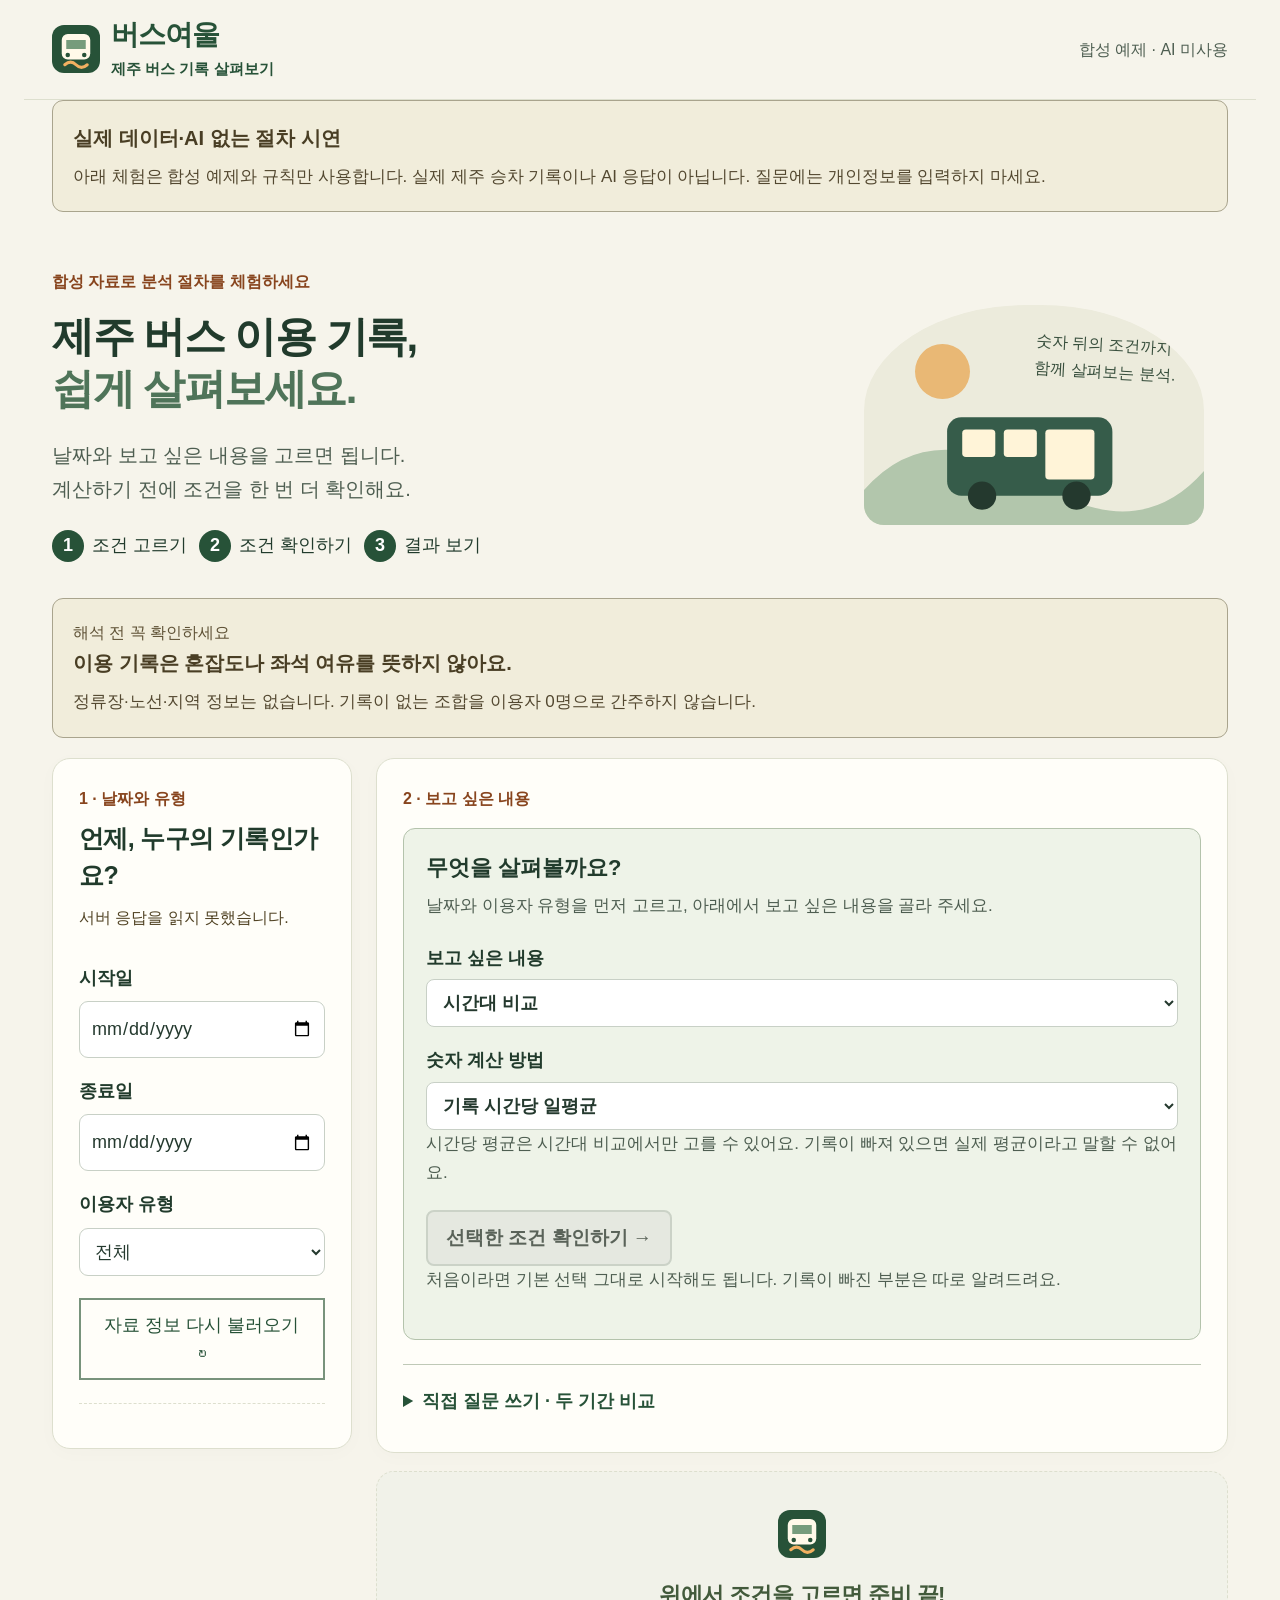
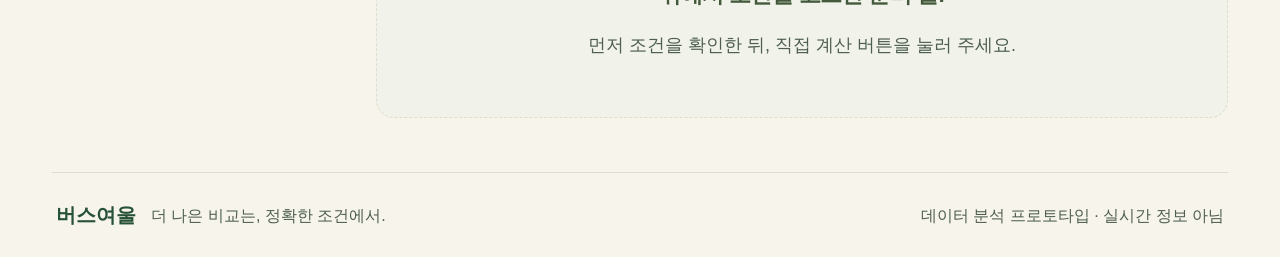
==== web-demo/static/index.html @ 325cef99 "Focus the public interface on verified bus records" ====
<!doctype html><html lang="ko"><head><meta charset="utf-8"><meta name="viewport" content="width=device-width,initial-scale=1"><title>버스여울 | 제주 버스 데이터 분석</title><meta name="description" content="버스여울에서 제주 버스 데이터 분석 절차를 체험하세요. 과거 승차 집계를 근거와 함께 살펴보며 현재 AI는 실행하지 않습니다."><meta property="og:type" content="website"><meta property="og:locale" content="ko_KR"><meta property="og:site_name" content="버스여울"><meta property="og:title" content="버스여울 | 제주 버스 기록을 쉽게"><meta property="og:description" content="조건을 고르고, 확인하고, 결과 보기. 제주 버스 기록의 흐름과 비교 근거 · 현재 AI 미사용"><meta property="og:url" content="https://busyeoul-demo.vercel.app/"><meta property="og:image" content="https://busyeoul-demo.vercel.app/static/social-preview.png"><meta property="og:image:type" content="image/png"><meta property="og:image:width" content="1200"><meta property="og:image:height" content="630"><meta property="og:image:alt" content="버스여울, 제주 버스 이용 기록을 쉽게 살펴보는 웹 체험판"><meta name="twitter:card" content="summary_large_image"><meta name="twitter:title" content="버스여울 | 제주 버스 기록을 쉽게"><meta name="twitter:description" content="제주 버스 기록의 흐름과 비교 근거 · 현재 AI 미사용"><meta name="twitter:image" content="https://busyeoul-demo.vercel.app/static/social-preview.png"><link rel="icon" type="image/svg+xml" href="/static/favicon.svg"><link rel="stylesheet" href="/static/styles.css"></head><body><a class="skip-link" href="#guided-input">분석 조건 선택으로 바로 가기</a>
<header class="topbar"><a class="brand" href="/"><img class="brand-icon" src="/static/favicon.svg" width="48" height="48" alt=""> <span>버스여울<small>제주 버스 기록 살펴보기</small></span></a><span class="local-tag">합성 예제 · AI 미사용</span></header><main><div class="mode-notice" role="note"><strong>실제 데이터·AI 없는 절차 시연</strong><p>아래 체험은 합성 예제와 규칙만 사용합니다. 실제 제주 승차 기록이나 AI 응답이 아닙니다. 질문에는 개인정보를 입력하지 마세요.</p></div>
<section class="hero"><div class="hero-copy"><p class="eyebrow">합성 자료로 분석 절차를 체험하세요</p><h1>제주 버스 이용 기록,<br><span>쉽게 살펴보세요.</span></h1><p class="lede">날짜와 보고 싶은 내용을 고르면 됩니다.<br>계산하기 전에 조건을 한 번 더 확인해요.</p><ol class="start-steps" aria-label="이용 순서"><li><b>1</b> 조건 고르기</li><li><b>2</b> 조건 확인하기</li><li><b>3</b> 결과 보기</li></ol></div><div class="hero-art" aria-hidden="true"><div class="art-sun"></div><svg viewBox="0 0 360 220"><path d="M0 180Q70 100 180 170T360 160V220H0Z" fill="#b2c6ac"/><rect x="88" y="103" width="175" height="83" rx="15" fill="#365c4a"/><rect x="104" y="116" width="35" height="29" rx="4" fill="#fff4d8"/><rect x="148" y="116" width="35" height="29" rx="4" fill="#fff4d8"/><rect x="192" y="116" width="52" height="53" rx="4" fill="#fff4d8"/><circle cx="125" cy="186" r="15" fill="#24392e"/><circle cx="225" cy="186" r="15" fill="#24392e"/></svg><div class="art-note">숫자 뒤의 조건까지<br>함께 살펴보는 분석.</div></div></section>
<div class="mode-notice"><span>해석 전 꼭 확인하세요</span><strong>이용 기록은 혼잡도나 좌석 여유를 뜻하지 않아요.</strong><p>정류장·노선·지역 정보는 없습니다. 기록이 없는 조합을 이용자 0명으로 간주하지 않습니다.</p></div>
<div class="workspace"><aside class="sources-panel panel"><div class="section-kicker">1 · 날짜와 유형</div><h2>언제, 누구의 기록인가요?</h2><div id="catalog-status" role="status">자료 정보를 불러오는 중…</div><form id="filters"><label for="start">시작일</label><input id="start" type="date" required><label for="end">종료일</label><input id="end" type="date" required><label for="user-type">이용자 유형</label><select id="user-type"><option>전체</option></select><p id="type-warning" class="muted" hidden>전체 유형은 미기록 영향으로 실제 평균을 추정하지 않습니다.</p></form><button id="retry" class="text-button" hidden>자료 정보 다시 불러오기 ↻</button><div class="source-footnote"><p id="catalog-detail"></p></div><div id="catalog-warnings"></div></aside>
<section class="main-panel"><form id="question-form" class="question-panel panel"><div class="section-kicker">2 · 보고 싶은 내용</div><section id="guided-input" class="guided-input" aria-labelledby="guided-title"><h3 id="guided-title">무엇을 살펴볼까요?</h3><p class="muted">날짜와 이용자 유형을 먼저 고르고, 아래에서 보고 싶은 내용을 골라 주세요.</p><div class="guided-fields"><label for="guided-goal">보고 싶은 내용<select id="guided-goal"><option value="time">시간대 비교</option><option value="weekday">요일 비교</option><option value="month">월별 비교</option><option value="user_type">이용자 유형 비교</option><option value="summary">선택 범위 전체 요약</option></select></label><label for="guided-metric">숫자 계산 방법<select id="guided-metric"><option value="total">기록 합계</option><option value="daily">기록 일평균</option><option value="hourly" selected>기록 시간당 일평균</option></select></label></div><p id="guided-hint" class="muted" role="status"></p><button id="guided-plan" type="button" class="secondary" disabled>선택한 조건 확인하기 →</button><p class="muted">처음이라면 기본 선택 그대로 시작해도 됩니다. 기록이 빠진 부분은 따로 알려드려요.</p></section><details id="free-question" class="free-question"><summary>직접 질문 쓰기 · 두 기간 비교</summary><p class="muted">정해진 날짜·유형·집계 표현만 지원합니다. 복잡하거나 모호한 조건은 임의로 계산하지 않습니다.</p><label for="question"><h2>어떤 흐름이 궁금한가요?</h2></label><textarea id="question" rows="3" maxlength="500" placeholder="예: 시간대별 버스 이용 기록을 비교해줘"></textarea><div class="example-row"><button type="button" class="example">시간대별 이용 기록을 비교해줘</button><button type="button" class="example">요일별 이용 기록을 보여줘</button><button type="button" class="example">월별 이용 기록을 비교해줘</button><button type="button" class="example">이용자 유형별로 비교해줘</button></div><button type="button" class="example">2024년1월과2월 일반 일평균 비교</button><button type="button" class="example">2024-01-01~2024-01-07과 2024-02-05~2024-02-11 비교</button><p class="muted">처음이라면 1월·2월 예시를 선택하세요. 원지표 비교 조건을 확인한 뒤 결과의 요일 표준화와 수치 주장 검증을 이어갈 수 있습니다.</p><div class="form-bottom"><span>개인정보는 입력하지 마세요.</span><button id="analyze" class="primary" disabled>계획 확인하기 ↗</button></div></details></form><section id="plan-card" class="panel quality-panel" hidden aria-live="polite"><h2>계산할 조건을 확인해 주세요</h2><p class="muted">질문의 날짜·유형이 화면 필터보다 우선 적용될 수 있습니다. 아래 조건을 확인하세요.</p><div id="plan-detail"></div><div class="result-actions"><button id="edit-plan" type="button" class="secondary">조건 바꾸기</button><button id="confirm-plan" type="button" class="primary">맞아요, 이 조건으로 계산하기</button></div></section><div id="error" class="error-box" role="alert" hidden></div><button id="guided-recover" type="button" class="secondary" hidden>조건 선택으로 다시 질문하기</button><section id="loading" class="loading panel" role="status" hidden><div class="spinner"></div><strong>조건에 맞는 기록을 집계하고 있어요.</strong></section><section id="empty" class="empty panel"><div class="empty-icon"><img src="/static/favicon.svg" width="48" height="48" alt=""></div><h2>위에서 조건을 고르면 준비 끝!</h2><p>먼저 조건을 확인한 뒤, 직접 계산 버튼을 눌러 주세요.</p></section>
<section id="results" aria-live="polite" hidden><div class="result-heading"><h2 id="result-title">분석 결과</h2><details class="save-actions"><summary>결과 저장 · 인쇄</summary><div class="result-actions"><button id="download" class="secondary">결과 JSON 저장 ↓</button><button id="csv-download" class="secondary">집계 CSV 저장 ↓</button><button id="print-report" class="secondary">인쇄 보고서</button></div></details></div><div id="summary" class="summary panel"></div><section class="panel chart-panel"><h3>기록 비교</h3><p id="chart-unit" class="muted"></p><div id="chart" tabindex="0" role="region" aria-label="비교 그래프, 좌우 이동 가능"></div></section><div id="warnings" class="warnings"></div><section id="quality" class="panel quality-panel" hidden></section><section id="claim-card" class="panel quality-panel" hidden><h3>이 주장을 데이터로 말해도 될까?</h3><p class="muted">두 기간의 수치 변화만 점검합니다. 자유 문장·혼잡도·정책 효과·고유 인원·인과는 검증하지 않습니다. 지표와 방향을 직접 골라 주세요.</p><div class="guided-fields"><label for="claim-metric">판단할 지표<select id="claim-metric" required><option value="">지표 선택</option><option value="total">관측 총합</option><option value="daily_mean">원래 기간 일평균</option><option value="weekday_standardized">요일 구성 표준화 일평균</option></select></label><label for="claim-direction">기간 B는 기간 A보다<select id="claim-direction" required><option value="">방향 선택</option><option value="increase">증가했다</option><option value="decrease">감소했다</option><option value="equal">같다</option></select></label></div><p id="claim-input-note" class="muted">지표와 방향을 모두 선택해야 확인 계획을 만들 수 있습니다.</p><button id="claim-plan" class="secondary" type="button" disabled>주장 확인 계획 보기</button></section><section id="claim-verification" class="panel quality-panel" hidden aria-live="polite"></section><section id="standardization-card" class="panel quality-panel" hidden><h3>요일 구성만 표준화한 별도 비교</h3><p>날짜는 그대로 두고 월~일의 비중을 각각 1/7로 맞춰 따로 비교합니다. 위 그래프와 자세한 숫자는 원래 기록을 유지합니다.</p><div id="standardization-detail"></div><p class="muted">요일 구성만 맞춘 기술적 비교입니다. 계절·공휴일·행사 등은 통제하지 않으며 인과 효과를 뜻하지 않습니다. 변화율은 기간 A 대비 % 변화이며 %p가 아닙니다.</p><button id="standardization-plan" type="button" class="secondary">원기간 유지·요일 구성 표준화 계획 확인</button></section><section id="repair-card" class="panel quality-panel" hidden><h3>원기간 안의 비교 후보</h3><div id="repair-detail"></div><p class="muted">원래 결과는 그대로 유지됩니다. 후보의 계획을 확인한 뒤 직접 승인해야 새로 분석합니다.</p><button id="repair-plan" class="secondary" type="button">이 후보로 계획 확인</button></section><section id="insights" class="panel quality-panel" hidden></section><section class="panel table-panel"><h3>자세한 숫자</h3><p class="muted">기록률은 있어야 할 기록 중 실제로 있는 기록의 비율입니다. 표가 넓으면 좌우로 밀어 보세요.</p><div class="table-scroll" tabindex="0" role="region" aria-label="상세 집계표, 좌우 이동 가능"><table><caption class="sr-only">기간별 원래 기록 합계와 계산값</caption><thead><tr><th>구분</th><th>합계</th><th>기록 조합</th><th>기대 조합</th><th>기록률</th><th>포함일수</th><th>구간시간(h)</th><th>시간당</th><th>그래프 표시값</th></tr></thead><tbody id="table-body"></tbody></table></div></section><details class="trace panel"><summary>분석 과정과 출처</summary><p id="stats"></p><ol id="steps"></ol><div id="sources"></div></details><p class="result-caution">이 결과로 특정 버스의 혼잡도, 배차, 노선 또는 지역별 이용량을 판단할 수 없습니다.</p></section></section></div><footer><strong>버스여울</strong><span>더 나은 비교는, 정확한 조건에서.</span><small>데이터 분석 프로토타입 · 실시간 정보 아님</small></footer></main><script src="/static/app.js" defer></script></body></html>
---- static/styles.css ----
:root{--ink:#263e31;--green:#385e46;--muted:#72796e;--cream:#f6f4eb;--line:#dddFce;--orange:#bc6537;--white:#fffef9;--shadow:0 4px 20px #263e3105}*{box-sizing:border-box}body{margin:0;background:var(--cream);color:var(--ink);font-family:Pretendard,"Noto Sans KR",-apple-system,BlinkMacSystemFont,"Segoe UI",sans-serif;line-height:1.65}button,textarea{font:inherit}button,a,input,summary{touch-action:manipulation}button{cursor:pointer}button:disabled{opacity:.4;cursor:not-allowed}button:focus-visible,a:focus-visible,textarea:focus-visible,input:focus-visible,summary:focus-visible{outline:3px solid #d18b54;outline-offset:4px}a{color:var(--green)}[hidden]{display:none!important}.topbar{height:96px;max-width:1232px;padding:0 28px;margin:auto;display:flex;align-items:center;justify-content:space-between;border-bottom:1px solid var(--line)}.brand{text-decoration:none;display:flex;align-items:center;gap:11px;color:var(--green);font-weight:800;font-size:23px;letter-spacing:-1px;line-height:1.2}.brand svg{width:41px;height:41px}.brand small{font-size:8px;display:block;letter-spacing:1.6px;font-weight:600;margin-top:5px}.local-tag{font-size:12px;color:#697763;display:flex;gap:7px;align-items:center}.local-tag i{width:6px;height:6px;background:#658566;border-radius:50%}main{max-width:1232px;padding:0 28px;margin:auto}.hero{display:flex;justify-content:space-between;align-items:center;gap:45px;padding:54px 24px 48px}.eyebrow,.section-kicker{font-size:11px;letter-spacing:1px;font-weight:700;color:var(--orange)}.eyebrow{margin:0 0 15px}.hero h1{font-size:46px;line-height:1.25;letter-spacing:-2.5px;margin:0;font-weight:750}.hero h1 span{color:#4f7459}.lede{font-size:15px;color:#697060;margin:22px 0}.principles{display:flex;gap:8px;flex-wrap:wrap}.principles span{font-size:10px;border:1px solid #d7dac9;border-radius:50px;padding:5px 11px;color:#5e6b57}.hero-art{width:340px;height:220px;background:#ecebdc;border-radius:48% 48% 20px 20px;position:relative;overflow:hidden;flex-shrink:0;margin-right:24px}.hero-art svg{position:absolute;bottom:-3px;width:100%;height:auto}.art-sun{position:absolute;width:55px;height:55px;background:#e9b875;left:51px;top:39px;border-radius:50%}.art-note{position:absolute;right:28px;top:26px;font-size:12px;line-height:1.7;color:#65725b;transform:rotate(3deg)}.workspace{display:grid;grid-template-columns:290px minmax(0,1fr);gap:22px;align-items:start}.panel{background:var(--white);border:1px solid var(--line);border-radius:18px;box-shadow:var(--shadow)}.sources-panel{padding:25px 22px}.section-kicker{margin-bottom:8px;font-size:10px}h2{font-size:19px;letter-spacing:-.6px;line-height:1.5;margin:0 0 10px}p.muted{font-size:12px;line-height:1.8;color:var(--muted);margin:0 0 22px}.catalog-status{font-size:11px;color:#73826a;margin:15px 0}.datasets{display:flex;flex-direction:column;gap:9px}.dataset{border:1px solid #e3e5d9;border-radius:11px;padding:13px 12px;display:grid;grid-template-columns:18px 1fr;gap:9px;background:#fff;transition:.15s}.dataset:has(input:checked){background:#f1f5eb;border-color:#8da081}.dataset input{accent-color:var(--green);margin:4px 0;width:15px;height:15px}.dataset-title{display:block;font-weight:650;font-size:12px;line-height:1.6;overflow-wrap:anywhere}.dataset-meta{font-size:10px;color:#7c8277;display:block;margin:5px 0}.dataset a{font-size:10px;text-underline-offset:3px}.source-footnote{display:flex;gap:8px;margin-top:23px;padding-top:18px;border-top:1px dashed var(--line);font-size:10px;color:#7d8476}.source-footnote p{margin:0}.info-icon{border:1px solid #a7b09c;width:14px;height:14px;border-radius:50%;text-align:center;font:10px Georgia;margin-top:3px}.text-button{font-size:12px;border:0;background:none;color:var(--green);padding:10px 0}.question-panel{padding:26px}.question-panel label{display:block}textarea{width:100%;resize:vertical;min-height:109px;max-height:320px;background:#f9faf4;border:1px solid #dce0d0;border-radius:11px;padding:15px 16px;font-size:14px;line-height:1.8;color:var(--ink);margin-top:6px}textarea::placeholder{color:#969e8d}.example-row{display:flex;flex-wrap:wrap;gap:7px;margin-top:10px}.example{font-size:10px;padding:6px 11px;border-radius:30px;border:1px solid #e1e4d8;background:#fffef9;color:#77806e}.example:hover{color:var(--green);border-color:#a8b599}.form-bottom{display:flex;align-items:center;justify-content:space-between;gap:12px;margin-top:22px}.form-bottom>span{font-size:10px;color:#8b9184}.primary{border:0;border-radius:10px;background:var(--green);color:#fff;padding:13px 19px;font-size:12px;font-weight:700;white-space:nowrap}.primary:hover:not(:disabled){background:#294b35}.primary span{margin-left:20px;font-size:16px}.secondary{border:1px solid #cbd3c0;background:#fffef9;color:var(--green);font-size:11px;border-radius:8px;padding:9px 12px}.empty{margin-top:18px;text-align:center;padding:38px 18px;background:#f1f2e9;border-style:dashed;box-shadow:none}.empty-icon{font-size:30px;color:#a7b29b;line-height:1;margin-bottom:20px}.empty h2{font-size:15px;color:#75826a}.empty p{font-size:12px;color:#929a87;line-height:1.8}.empty-checks{display:flex;justify-content:center;gap:25px;color:#99a18f;font-size:10px;margin-top:18px}.empty-checks span:before{content:'✓';margin-right:5px}.error-box{margin:16px 0;padding:16px 20px;border:1px solid #e3b29b;background:#fff0e7;color:#944923;border-radius:12px;font-size:13px}.loading{margin-top:18px;display:flex;gap:17px;align-items:center;padding:28px}.loading strong{font-size:13px}.loading p{font-size:11px;color:var(--muted);margin:4px 0 0}.spinner{border:2px solid #dde2d3;border-top-color:var(--green);border-radius:50%;width:26px;height:26px;animation:spin 1s linear infinite;flex-shrink:0}@keyframes spin{to{transform:rotate(360deg)}}.results{margin-top:28px}.result-heading{display:flex;justify-content:space-between;align-items:center;margin-bottom:16px}.result-heading h2{margin:0;font-size:22px}.result-heading .section-kicker{margin-bottom:3px}.summary{padding:23px 25px;background:#eaf0e3;border-color:#cdd7c1}.summary h3{margin:0 0 8px;font-size:16px}.summary p{font-size:13px;margin:0;white-space:pre-wrap;overflow-wrap:anywhere}.summary .answer-detail{border-top:1px solid #d2dcca;margin-top:15px;padding-top:15px}.warning{background:#f7ecdb;border-left:3px solid #ce965c;color:#8d6b3e;padding:12px 16px;margin-top:10px;font-size:12px;border-radius:0 9px 9px 0}.findings{display:grid;gap:12px;margin-top:15px}.finding{padding:21px}.finding-head{display:flex;justify-content:space-between;align-items:flex-start;gap:15px}.finding h3{font-size:15px;margin:0 0 7px}.badge{font-size:9px;border-radius:50px;padding:3px 8px;white-space:nowrap;background:#eee9dc;color:#8a754e}.badge.confirmed{background:#e3ecd9;color:#55713f}.badge.caution{background:#f6e1d6;color:#ac623b}.finding>p{font-size:12px;color:#707967;margin:6px 0 14px;white-space:pre-wrap}details summary{cursor:pointer;font-size:11px;color:#6f7f63}details[open] summary{margin-bottom:12px}.evidence-list{margin-top:10px;display:flex;flex-direction:column;gap:8px}.evidence{background:#f5f6ef;border-radius:8px;padding:12px;font-size:11px;border-left:2px solid #b8c6ac}.evidence .citation{font-size:9px;color:#8a927f;display:block;margin-bottom:5px}.evidence dt{font-weight:700;color:#627354}.evidence dl,.evidence dd{margin:0}.evidence dd{white-space:pre-wrap;overflow-wrap:anywhere;color:#66705e}.trace{margin-top:16px;padding:19px 21px}.trace summary{font-weight:650}.trace summary span{float:right;color:#8b9480;font-size:9px;font-weight:400}.trace ol{padding-left:19px;margin:0}.trace li{padding:7px 0;font-size:11px;color:#78836f}.trace li strong{color:#506745;font-weight:600}.trace li p{margin:2px 0;color:#909884;overflow-wrap:anywhere}.result-caution{font-size:10px;color:#969c8d;line-height:1.8;margin:17px 5px 0}footer{display:flex;gap:15px;align-items:center;border-top:1px solid var(--line);padding:25px 4px;margin-top:54px;font-size:11px;color:#89917e}footer strong{color:#6d7c61;font-size:13px}footer small{margin-left:auto;font-size:10px}@media(max-width:850px){.hero-art{width:270px;height:200px;margin:0}.hero{gap:20px;padding:40px 0}.hero h1{font-size:38px}.workspace{grid-template-columns:240px minmax(0,1fr);gap:15px}.question-panel{padding:22px}.form-bottom{align-items:flex-start;flex-direction:column}.primary{align-self:flex-end}.sources-panel{padding:22px 18px}.hero .lede{font-size:13px}}@media(max-width:650px){.topbar{height:77px;padding:0 20px}main{padding:0 16px}.brand{font-size:20px}.brand svg{width:35px;height:35px}.local-tag{font-size:10px}.hero{padding:30px 6px;gap:0}.hero h1{font-size:34px;letter-spacing:-1.8px}.hero-art{display:none}.eyebrow{font-size:10px}.lede{margin:16px 0}.principles span{font-size:9px}.workspace{grid-template-columns:1fr}.sources-panel{padding:21px}.sources-panel h2{font-size:17px}.datasets{display:grid;grid-template-columns:1fr 1fr;gap:8px;max-height:300px;overflow:auto}.source-footnote{margin-top:15px;padding-top:12px}.source-footnote br{display:none}.question-panel{padding:22px 20px}h2{font-size:18px}textarea{font-size:13px}.form-bottom{flex-direction:row;align-items:center}.form-bottom>span{max-width:130px;font-size:9px}.primary{font-size:11px;padding:12px 14px}.primary span{margin-left:10px}.empty{padding:30px 15px}.result-heading h2{font-size:19px}.summary{padding:20px}.finding{padding:18px}.result-heading{gap:10px}footer{margin-top:35px;flex-wrap:wrap;gap:7px 12px}footer small{width:100%;margin-left:0}}@media(prefers-reduced-motion:reduce){*{animation:none!important;transition:none!important}}

.mode-notice{display:flex;align-items:center;flex-wrap:wrap;gap:5px 12px;border:1px solid #dad6c3;background:#edeade;border-radius:11px;padding:12px 18px;margin-bottom:20px;font-size:11px}.mode-notice>span{font-size:9px;color:#8c8068}.mode-notice strong{font-weight:600;color:#776348}.mode-notice p{margin:0;color:#8d806a;font-size:10px}.source-warning{display:block;color:#a66f3e;font-size:9px;margin-top:5px}
#filters{display:grid;gap:8px;margin:22px 0}#filters label{font-size:13px;font-weight:700;margin-top:10px}#filters input,#filters select{font:inherit;width:100%;padding:11px;border:1px solid #c8d0c6;border-radius:9px;background:#fff;color:#24392e;min-width:0}#catalog-status{line-height:1.6;font-size:14px}.chart-panel,.table-panel{padding:24px;margin:16px 0}.chart-panel h3,.table-panel h3{margin-top:0}#chart svg{display:block;width:100%;height:auto}.table-scroll{overflow:auto}table{border-collapse:collapse;width:100%;font-size:13px;white-space:nowrap}th,td{text-align:right;padding:12px 10px;border-bottom:1px solid #e2e5dd}th:first-child,td:first-child{text-align:left}th{color:#365c4a;background:#f4f5ef}.brand{font-size:22px}.brand small{font-size:9px}#summary{white-space:pre-line}#catalog-warnings{font-size:12px;color:#805522}#sources{overflow-wrap:anywhere}@media(max-width:650px){.brand{font-size:16px}.local-tag{font-size:10px}.chart-panel,.table-panel{padding:16px}.result-heading{align-items:flex-start;gap:10px}.result-heading h2{font-size:21px}.secondary{font-size:11px}}
.result-actions{display:flex;flex-wrap:wrap;gap:6px;justify-content:flex-end}.quality-panel{padding:22px;margin:16px 0}.quality-panel h3{margin-top:0}@media print{body{background:white;color:#111}.topbar,.hero,.mode-notice,.sources-panel,#question-form,#empty,#loading,#error,button,footer{display:none!important}main{max-width:none;margin:0;padding:0}.workspace{display:block}.main-panel{width:100%}.panel{box-shadow:none;border:1px solid #ccc}.result-actions{display:none}.chart-panel,.quality-panel,.summary{break-inside:avoid}.table-scroll{overflow:visible}table{font-size:10px;white-space:normal}td,th{padding:6px 4px}details.trace>*{display:block!important}details.trace{content-visibility:visible}#results{display:block!important}.result-heading{margin-top:0}#chart svg{max-height:500px}.warnings{color:#333}a{color:#111}#sources{font-size:11px;overflow-wrap:anywhere}}
#plan-detail{line-height:1.65;overflow-wrap:anywhere}#plan-card{border-color:#8aab8c;background:#f6f8ef}#plan-card .result-actions{margin-top:18px}@media print{#plan-card{display:none!important}}
.guided-input{padding:18px;background:#f4f6ed;border:1px solid #dbe1d2;border-radius:12px;margin:12px 0 24px}.guided-input h3{margin:0 0 8px}.guided-input p{font-size:13px;line-height:1.65}.guided-fields{display:grid;grid-template-columns:1fr 1fr;gap:12px}.guided-fields label{font-size:13px;font-weight:700}.guided-fields select{display:block;width:100%;min-width:0;padding:11px;margin-top:6px;font:inherit;color:#24392e;border:1px solid #c8d0c6;border-radius:8px;background:white}#guided-recover{margin:8px 0 18px}@media(max-width:650px){.guided-fields{grid-template-columns:1fr}}@media print{#guided-recover{display:none!important}}
#claim-verification pre{white-space:pre-wrap;overflow-wrap:anywhere;font-size:12px}#claim-card .guided-fields{margin:15px 0}
/* Large-type, keyboard-first presentation. Does not change analytical rules. */
:root{--ink:#213b2c;--green:#275238;--muted:#4e5e51;--orange:#88451e}html{font-size:18px;scroll-padding-top:24px}body{font-size:18px;line-height:1.7}.muted,.lede,.source-footnote,.source-footnote p{color:#4e5e51!important}.skip-link{position:absolute;left:16px;top:-100px;background:#213b2c;color:white;padding:14px 20px;z-index:10}.skip-link:focus{top:10px}.sr-only{position:absolute;width:1px;height:1px;overflow:hidden;clip-path:inset(50%)}button,input,select,textarea,summary{font-size:18px!important}button,input,select{min-height:48px}button{padding:12px 18px!important;line-height:1.5;white-space:normal}button:disabled{opacity:1;background:#e5e8e0!important;color:#5a6359!important;border-color:#cbd2c7!important}button:focus-visible,a:focus-visible,input:focus-visible,textarea:focus-visible,select:focus-visible,summary:focus-visible,[tabindex]:focus-visible{outline:3px solid #a64d15;outline-offset:4px}summary{min-height:48px;padding:10px 0;line-height:1.6;color:#275238!important;font-weight:700}.topbar{min-height:96px;height:auto;padding-top:18px;padding-bottom:18px;gap:16px}.brand{font-size:28px}.brand small{font-size:15px;letter-spacing:0;line-height:1.6}.local-tag{font-size:16px;color:#4e5e51}.hero{padding:36px 0;gap:24px}.hero h1{font-size:42px;letter-spacing:-1.5px}.hero .lede{font-size:20px}.eyebrow,.section-kicker{font-size:16px;color:#88451e;letter-spacing:0}.art-note{font-size:16px;color:#384f3d}.start-steps{display:flex;flex-wrap:wrap;gap:12px;list-style:none;padding:0;margin:24px 0 0}.start-steps li{font-size:18px;display:flex;align-items:center;gap:8px}.start-steps b{display:inline-flex;width:32px;height:32px;align-items:center;justify-content:center;background:#275238;color:white;border-radius:50%}.mode-notice{font-size:18px;padding:20px;display:block;border-color:#a9a48d;background:#f1eddb}.mode-notice>span{font-size:16px;color:#5e5135;display:block}.mode-notice strong{font-size:20px;color:#493e24;display:block}.mode-notice p{font-size:17px;color:#534830;margin-top:8px}.workspace{grid-template-columns:300px minmax(0,1fr);gap:24px;align-items:start}h2,.sources-panel h2{font-size:25px;line-height:1.5}h3{font-size:22px;line-height:1.5}.sources-panel,.question-panel{padding:26px}#filters label,.guided-fields label{font-size:18px}#catalog-status,#catalog-detail,#catalog-warnings{font-size:16px;color:#514324}.source-footnote p{font-size:16px}.guided-input{padding:22px;margin:16px 0 24px;background:#eef3e8;border-color:#b4c3ac}.guided-input p{font-size:17px}.guided-fields{grid-template-columns:1fr;gap:18px}.guided-fields select{padding:12px;font-size:18px}.primary,#guided-plan{background:#275238;color:#fff;border:2px solid #275238;font-weight:700;font-size:19px!important}.secondary,.example,.text-button{background:#fffef9;color:#275238;border:2px solid #78937c;font-size:18px}.example-row{gap:12px}.free-question{border-top:1px solid #bfc9b7;padding-top:12px}.free-question h2{font-size:21px}.free-question p{font-size:17px}.form-bottom>span{font-size:16px;max-width:none}.form-bottom{gap:16px;flex-wrap:wrap}.empty h2{font-size:22px;color:#425a3b}.empty p{font-size:18px;color:#4e5e51}.empty-icon{color:#55734c}.loading strong,.error-box{font-size:18px}.error-box{color:#793411;background:#fff1e6;border-color:#bb7549}.result-heading{align-items:start;flex-wrap:wrap}.result-heading h2{font-size:28px}.save-actions{min-width:200px}.save-actions .result-actions{padding:8px 0;justify-content:flex-start}.summary{font-size:20px;background:#eaf0e3;color:#213b2c}.warnings p{font-size:17px;color:#65451d;padding:12px 16px;background:#fff3dc;border-left:4px solid #9d631b;border-radius:6px}.quality-panel p,.quality-panel li{font-size:18px}.quality-panel{padding:24px}.quality-panel dl{display:grid;grid-template-columns:1fr auto;gap:10px 18px}.quality-panel dd{margin:0;font-weight:700;font-size:22px}.quality-panel dt{font-size:18px}#chart{overflow-x:auto}#chart svg{min-width:600px}.table-scroll{border:1px solid #c3cbbd;border-radius:8px}table{font-size:17px}th,td{padding:13px 12px}.trace summary{font-size:18px}.trace li,.trace p,#sources,#sources small{font-size:16px;color:#435442}.trace{padding:22px}.result-caution{font-size:17px;color:#534830;border:1px solid #b8ad8e;background:#f5f0df;padding:16px;border-radius:9px}footer,footer small{font-size:16px;color:#4e5e51}footer strong{font-size:20px;color:#275238}
@media(max-width:1000px){.workspace{grid-template-columns:1fr}.sources-panel{position:static}#filters{grid-template-columns:1fr 1fr;align-items:center}#filters label{margin:0}.hero-art{width:240px}.hero h1{font-size:36px}}
@media(max-width:650px){html,body{font-size:18px}.topbar{padding:18px 16px;flex-wrap:wrap}.brand{font-size:26px}.brand small{font-size:14px}.local-tag{font-size:16px}.hero h1{font-size:32px;letter-spacing:-1px}.hero .lede{font-size:19px}.hero{padding:28px 0}.eyebrow{font-size:16px}main{padding:0 14px}.sources-panel,.question-panel,.quality-panel,.chart-panel,.table-panel{padding:20px 16px}.guided-input{padding:18px 14px}.start-steps{display:grid;gap:10px}.mode-notice{padding:18px}.mode-notice p{font-size:17px}.form-bottom{display:grid;width:100%}.form-bottom>span{font-size:16px;max-width:none}.primary,#guided-plan{width:100%;font-size:18px!important}.result-actions{display:grid;width:100%;justify-content:stretch}.result-heading h2{font-size:26px}.quality-panel dl{grid-template-columns:1fr}.quality-panel dd{margin-bottom:12px}.guided-fields{grid-template-columns:1fr}#filters{display:flex;flex-direction:column;align-items:stretch;gap:10px}#filters label{margin-top:10px}.free-question .example{width:100%;text-align:left}.example-row{display:grid}.result-caution{font-size:17px}.hero-art{display:none}.trace{padding:18px}footer small{font-size:16px}}
@media print{body{font-size:12pt}#chart svg{min-width:0}.save-actions,.skip-link{display:none!important}.workspace{display:block}.quality-panel p,.quality-panel li{font-size:11pt}table{font-size:9pt}.result-caution{font-size:11pt}.warnings p{font-size:11pt}.trace li,.trace p,#sources,#sources small{font-size:10pt}}
/* Keep supporting text readable and contain intrinsic chart/table widths on zoom. */
p.muted{font-size:17px;line-height:1.7}.workspace>.main-panel,.workspace>.sources-panel{min-width:0;max-width:100%}.main-panel>*,.sources-panel>*{max-width:100%}#chart,.table-scroll{min-width:0;max-width:100%}.guided-fields>label{min-width:0}.guided-fields select{max-width:100%}@media(max-width:1000px){.workspace{grid-template-columns:minmax(0,1fr)}}@media print{p.muted{font-size:11pt}}

.brand img.brand-icon,.empty-icon img{width:48px;height:48px;flex-shrink:0;display:block}.empty-icon img{margin-inline:auto}
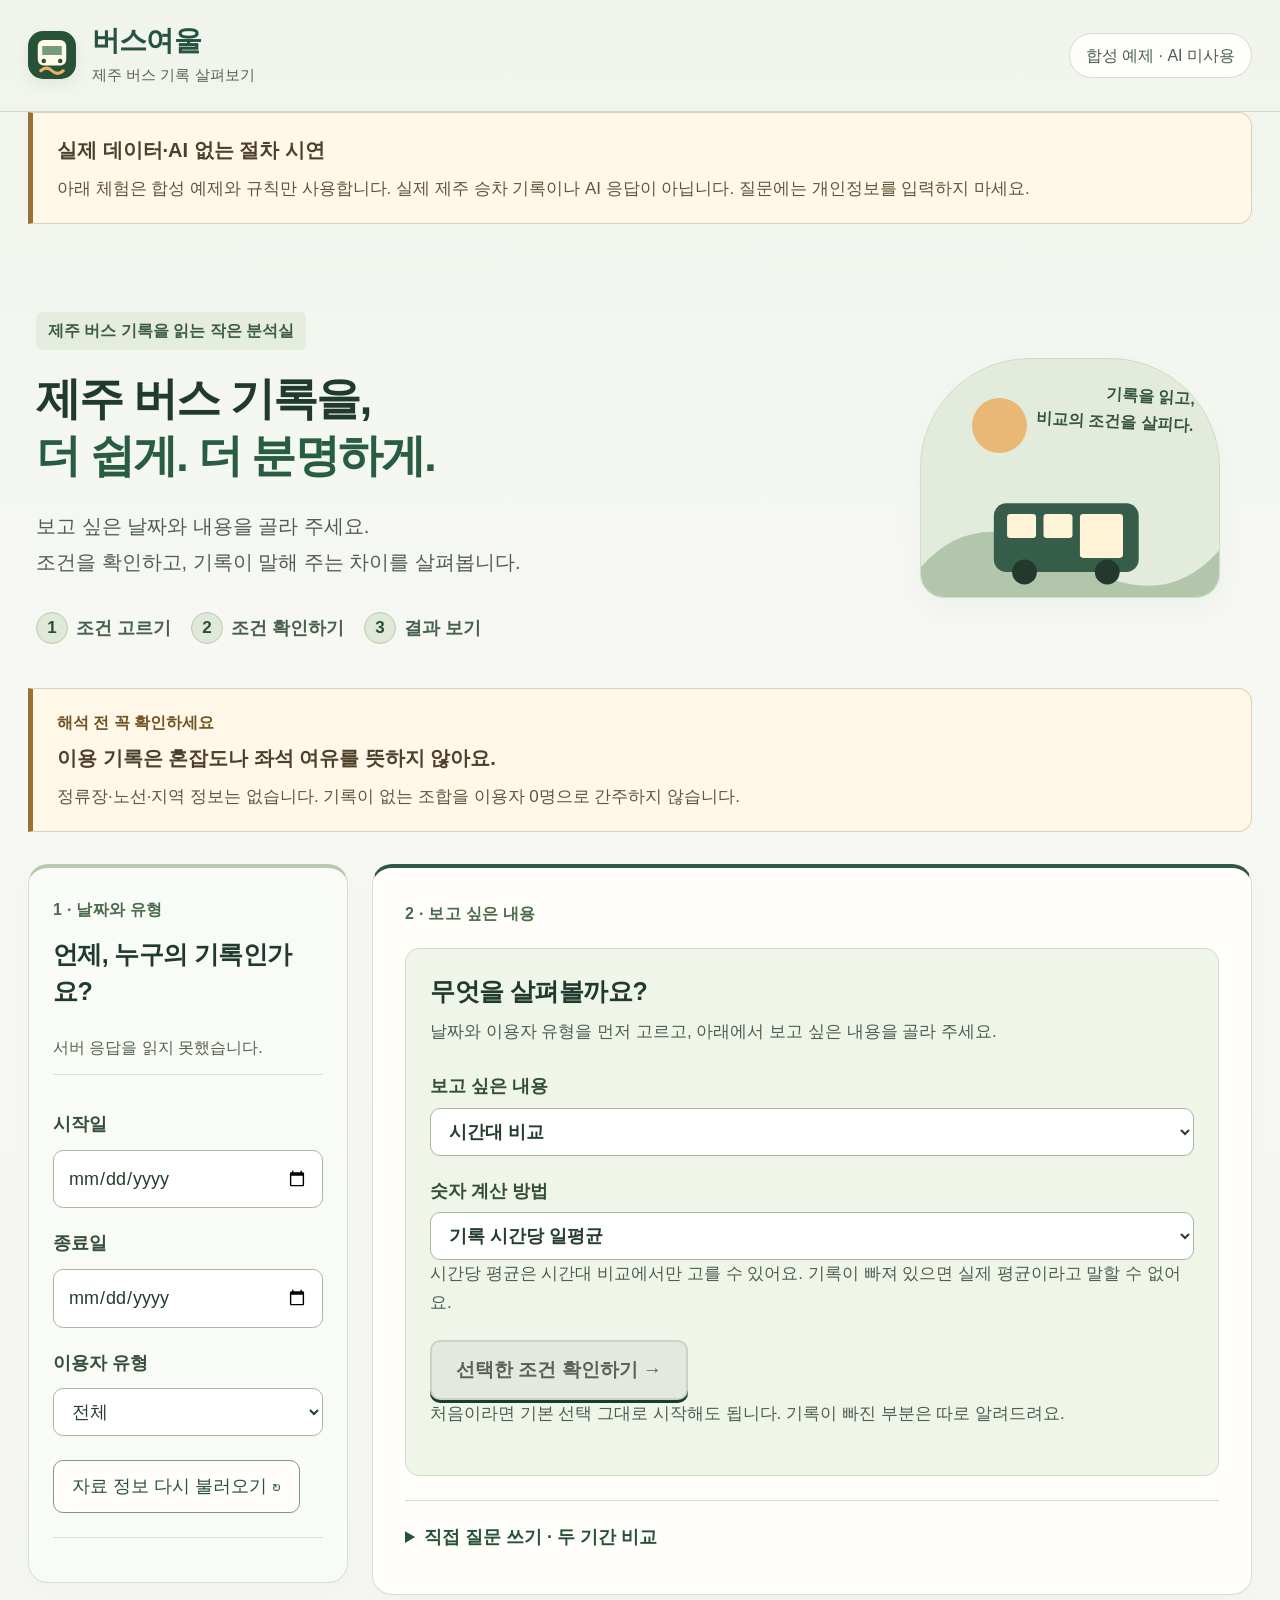
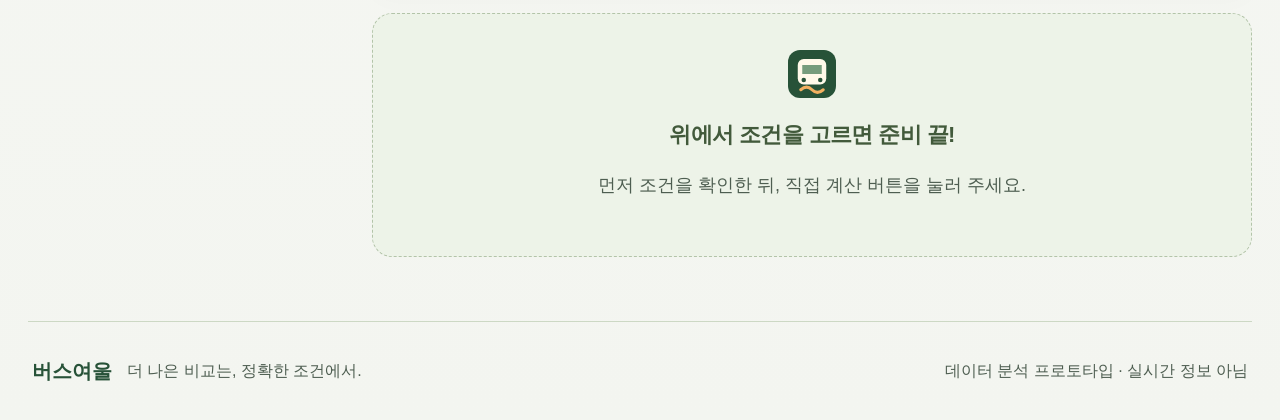
==== commit d234730c: "Refine visual hierarchy and prepare durable request quotas" ====
--- a/web-demo/static/index.html
+++ b/web-demo/static/index.html
@@ -1,6 +1,7 @@
 <!doctype html><html lang="ko"><head><meta charset="utf-8"><meta name="viewport" content="width=device-width,initial-scale=1"><title>버스여울 | 제주 버스 데이터 분석</title><meta name="description" content="버스여울에서 제주 버스 데이터 분석 절차를 체험하세요. 과거 승차 집계를 근거와 함께 살펴보며 현재 AI는 실행하지 않습니다."><meta property="og:type" content="website"><meta property="og:locale" content="ko_KR"><meta property="og:site_name" content="버스여울"><meta property="og:title" content="버스여울 | 제주 버스 기록을 쉽게"><meta property="og:description" content="조건을 고르고, 확인하고, 결과 보기. 제주 버스 기록의 흐름과 비교 근거 · 현재 AI 미사용"><meta property="og:url" content="https://busyeoul-demo.vercel.app/"><meta property="og:image" content="https://busyeoul-demo.vercel.app/static/social-preview.png"><meta property="og:image:type" content="image/png"><meta property="og:image:width" content="1200"><meta property="og:image:height" content="630"><meta property="og:image:alt" content="버스여울, 제주 버스 이용 기록을 쉽게 살펴보는 웹 체험판"><meta name="twitter:card" content="summary_large_image"><meta name="twitter:title" content="버스여울 | 제주 버스 기록을 쉽게"><meta name="twitter:description" content="제주 버스 기록의 흐름과 비교 근거 · 현재 AI 미사용"><meta name="twitter:image" content="https://busyeoul-demo.vercel.app/static/social-preview.png"><link rel="icon" type="image/svg+xml" href="/static/favicon.svg"><link rel="stylesheet" href="/static/styles.css"></head><body><a class="skip-link" href="#guided-input">분석 조건 선택으로 바로 가기</a>
 <header class="topbar"><a class="brand" href="/"><img class="brand-icon" src="/static/favicon.svg" width="48" height="48" alt=""> <span>버스여울<small>제주 버스 기록 살펴보기</small></span></a><span class="local-tag">합성 예제 · AI 미사용</span></header><main><div class="mode-notice" role="note"><strong>실제 데이터·AI 없는 절차 시연</strong><p>아래 체험은 합성 예제와 규칙만 사용합니다. 실제 제주 승차 기록이나 AI 응답이 아닙니다. 질문에는 개인정보를 입력하지 마세요.</p></div>
-<section class="hero"><div class="hero-copy"><p class="eyebrow">합성 자료로 분석 절차를 체험하세요</p><h1>제주 버스 이용 기록,<br><span>쉽게 살펴보세요.</span></h1><p class="lede">날짜와 보고 싶은 내용을 고르면 됩니다.<br>계산하기 전에 조건을 한 번 더 확인해요.</p><ol class="start-steps" aria-label="이용 순서"><li><b>1</b> 조건 고르기</li><li><b>2</b> 조건 확인하기</li><li><b>3</b> 결과 보기</li></ol></div><div class="hero-art" aria-hidden="true"><div class="art-sun"></div><svg viewBox="0 0 360 220"><path d="M0 180Q70 100 180 170T360 160V220H0Z" fill="#b2c6ac"/><rect x="88" y="103" width="175" height="83" rx="15" fill="#365c4a"/><rect x="104" y="116" width="35" height="29" rx="4" fill="#fff4d8"/><rect x="148" y="116" width="35" height="29" rx="4" fill="#fff4d8"/><rect x="192" y="116" width="52" height="53" rx="4" fill="#fff4d8"/><circle cx="125" cy="186" r="15" fill="#24392e"/><circle cx="225" cy="186" r="15" fill="#24392e"/></svg><div class="art-note">숫자 뒤의 조건까지<br>함께 살펴보는 분석.</div></div></section>
+
+<section class="hero"><div class="hero-copy"><p class="eyebrow">제주 버스 기록을 읽는 작은 분석실</p><h1>제주 버스 기록을,<br><span>더 쉽게. 더 분명하게.</span></h1><p class="lede">보고 싶은 날짜와 내용을 골라 주세요.<br>조건을 확인하고, 기록이 말해 주는 차이를 살펴봅니다.</p><ol class="start-steps" aria-label="이용 순서"><li><b>1</b> 조건 고르기</li><li><b>2</b> 조건 확인하기</li><li><b>3</b> 결과 보기</li></ol></div><div class="hero-art" aria-hidden="true"><div class="art-sun"></div><svg viewBox="0 0 360 220"><path d="M0 180Q70 100 180 170T360 160V220H0Z" fill="#b2c6ac"/><rect x="88" y="103" width="175" height="83" rx="15" fill="#365c4a"/><rect x="104" y="116" width="35" height="29" rx="4" fill="#fff4d8"/><rect x="148" y="116" width="35" height="29" rx="4" fill="#fff4d8"/><rect x="192" y="116" width="52" height="53" rx="4" fill="#fff4d8"/><circle cx="125" cy="186" r="15" fill="#24392e"/><circle cx="225" cy="186" r="15" fill="#24392e"/></svg><div class="art-note">기록을 읽고,<br>비교의 조건을 살피다.</div></div></section>
 <div class="mode-notice"><span>해석 전 꼭 확인하세요</span><strong>이용 기록은 혼잡도나 좌석 여유를 뜻하지 않아요.</strong><p>정류장·노선·지역 정보는 없습니다. 기록이 없는 조합을 이용자 0명으로 간주하지 않습니다.</p></div>
 <div class="workspace"><aside class="sources-panel panel"><div class="section-kicker">1 · 날짜와 유형</div><h2>언제, 누구의 기록인가요?</h2><div id="catalog-status" role="status">자료 정보를 불러오는 중…</div><form id="filters"><label for="start">시작일</label><input id="start" type="date" required><label for="end">종료일</label><input id="end" type="date" required><label for="user-type">이용자 유형</label><select id="user-type"><option>전체</option></select><p id="type-warning" class="muted" hidden>전체 유형은 미기록 영향으로 실제 평균을 추정하지 않습니다.</p></form><button id="retry" class="text-button" hidden>자료 정보 다시 불러오기 ↻</button><div class="source-footnote"><p id="catalog-detail"></p></div><div id="catalog-warnings"></div></aside>
 <section class="main-panel"><form id="question-form" class="question-panel panel"><div class="section-kicker">2 · 보고 싶은 내용</div><section id="guided-input" class="guided-input" aria-labelledby="guided-title"><h3 id="guided-title">무엇을 살펴볼까요?</h3><p class="muted">날짜와 이용자 유형을 먼저 고르고, 아래에서 보고 싶은 내용을 골라 주세요.</p><div class="guided-fields"><label for="guided-goal">보고 싶은 내용<select id="guided-goal"><option value="time">시간대 비교</option><option value="weekday">요일 비교</option><option value="month">월별 비교</option><option value="user_type">이용자 유형 비교</option><option value="summary">선택 범위 전체 요약</option></select></label><label for="guided-metric">숫자 계산 방법<select id="guided-metric"><option value="total">기록 합계</option><option value="daily">기록 일평균</option><option value="hourly" selected>기록 시간당 일평균</option></select></label></div><p id="guided-hint" class="muted" role="status"></p><button id="guided-plan" type="button" class="secondary" disabled>선택한 조건 확인하기 →</button><p class="muted">처음이라면 기본 선택 그대로 시작해도 됩니다. 기록이 빠진 부분은 따로 알려드려요.</p></section><details id="free-question" class="free-question"><summary>직접 질문 쓰기 · 두 기간 비교</summary><p class="muted">정해진 날짜·유형·집계 표현만 지원합니다. 복잡하거나 모호한 조건은 임의로 계산하지 않습니다.</p><label for="question"><h2>어떤 흐름이 궁금한가요?</h2></label><textarea id="question" rows="3" maxlength="500" placeholder="예: 시간대별 버스 이용 기록을 비교해줘"></textarea><div class="example-row"><button type="button" class="example">시간대별 이용 기록을 비교해줘</button><button type="button" class="example">요일별 이용 기록을 보여줘</button><button type="button" class="example">월별 이용 기록을 비교해줘</button><button type="button" class="example">이용자 유형별로 비교해줘</button></div><button type="button" class="example">2024년1월과2월 일반 일평균 비교</button><button type="button" class="example">2024-01-01~2024-01-07과 2024-02-05~2024-02-11 비교</button><p class="muted">처음이라면 1월·2월 예시를 선택하세요. 원지표 비교 조건을 확인한 뒤 결과의 요일 표준화와 수치 주장 검증을 이어갈 수 있습니다.</p><div class="form-bottom"><span>개인정보는 입력하지 마세요.</span><button id="analyze" class="primary" disabled>계획 확인하기 ↗</button></div></details></form><section id="plan-card" class="panel quality-panel" hidden aria-live="polite"><h2>계산할 조건을 확인해 주세요</h2><p class="muted">질문의 날짜·유형이 화면 필터보다 우선 적용될 수 있습니다. 아래 조건을 확인하세요.</p><div id="plan-detail"></div><div class="result-actions"><button id="edit-plan" type="button" class="secondary">조건 바꾸기</button><button id="confirm-plan" type="button" class="primary">맞아요, 이 조건으로 계산하기</button></div></section><div id="error" class="error-box" role="alert" hidden></div><button id="guided-recover" type="button" class="secondary" hidden>조건 선택으로 다시 질문하기</button><section id="loading" class="loading panel" role="status" hidden><div class="spinner"></div><strong>조건에 맞는 기록을 집계하고 있어요.</strong></section><section id="empty" class="empty panel"><div class="empty-icon"><img src="/static/favicon.svg" width="48" height="48" alt=""></div><h2>위에서 조건을 고르면 준비 끝!</h2><p>먼저 조건을 확인한 뒤, 직접 계산 버튼을 눌러 주세요.</p></section>
--- a/static/styles.css
+++ b/static/styles.css
@@ -15,3 +15,8 @@
 p.muted{font-size:17px;line-height:1.7}.workspace>.main-panel,.workspace>.sources-panel{min-width:0;max-width:100%}.main-panel>*,.sources-panel>*{max-width:100%}#chart,.table-scroll{min-width:0;max-width:100%}.guided-fields>label{min-width:0}.guided-fields select{max-width:100%}@media(max-width:1000px){.workspace{grid-template-columns:minmax(0,1fr)}}@media print{p.muted{font-size:11pt}}
 
 .brand img.brand-icon,.empty-icon img{width:48px;height:48px;flex-shrink:0;display:block}.empty-icon img{margin-inline:auto}
+/* Editorial refinement: one prominent action, 8px rhythm, generous readable space. */
+:root{--ink:#203a30;--green:#24543f;--muted:#536158;--cream:#f3f5f0;--line:#d5ded3;--white:#fffefa}body{background:linear-gradient(180deg,#f0f4ec 0,#f7f8f4 680px,#f3f5f0 100%);color:var(--ink)}main,.topbar{max-width:1280px}.topbar{border-bottom:1px solid #cdd8ca;padding-top:24px;padding-bottom:24px}.brand{gap:16px;letter-spacing:-.8px}.brand-icon{border-radius:15px;box-shadow:0 5px 14px #183d2512}.brand small{color:#526456;font-weight:500}.local-tag{padding:8px 16px;border:1px solid #d3ddce;border-radius:100px;background:#fffefa;color:#485e4e;font-size:16px}.hero{padding:56px 8px 44px;gap:40px}.hero-copy{max-width:760px}.hero h1{font-size:clamp(32px,3.5vw,48px);font-weight:750;line-height:1.28;letter-spacing:-1.8px}.hero h1 span{color:#285c43}.hero .lede{line-height:1.8;margin-top:24px;margin-bottom:0}.eyebrow{display:inline-block;padding:5px 12px;background:#e4eddf;border-radius:6px;color:#3d5d43;margin-bottom:20px;font-weight:600}.hero-art{width:300px;height:240px;border-radius:110px 110px 24px 24px;background:#e3ebdc;border:1px solid #d0dcc8;box-shadow:0 12px 30px #1e422509;transform:none}.art-note{top:22px;right:25px;color:#36563e;text-align:right;font-weight:600;font-size:16px}.start-steps{gap:20px;margin-top:32px}.start-steps li{color:#48604e;font-weight:600}.start-steps b{width:32px;height:32px;font-size:17px;background:#e0e9d9;color:#294e36;border:1px solid #b7cbb1}.mode-notice{background:#fff8e9;border:1px solid #dfd1ad;border-left:5px solid #9a7135;border-radius:0 14px 14px 0;margin-bottom:32px;padding:20px 24px}.mode-notice>span{font-weight:700;color:#725322;margin-bottom:4px}.mode-notice strong{font-size:20px;color:#4d402a}.mode-notice p{color:#64533a}.workspace{gap:24px;grid-template-columns:320px minmax(0,1fr)}.panel{border:1px solid #d6dfd1;border-radius:20px;background:#fffefa;box-shadow:0 6px 24px #1d3e2605}.sources-panel{background:#f9fbf6;border-top:4px solid #b7c9ae;padding:28px 24px}.question-panel{padding:32px;border-top:4px solid #2c5b42}.section-kicker{font-size:16px;color:#4b6b4f;font-weight:700;margin-bottom:12px;letter-spacing:.3px}.sources-panel h2,.question-panel h2{margin-top:4px;letter-spacing:-.6px}#catalog-status{padding:14px 0;border-bottom:1px solid #d9e2d3;color:#526451}#filters{gap:10px;margin:24px 0}#filters label{font-weight:650;color:#344e3c}#filters input,#filters select,.guided-fields select{background:#fff;border-color:#aaba9f;border-radius:10px;padding:12px 14px;color:#243e2e;box-shadow:0 1px 2px #25402605}#filters input:hover,#filters select:hover,.guided-fields select:hover{border-color:#3b6b48}.source-footnote{border-top:1px solid #d8e0d1;padding-top:16px;margin-top:24px}.source-footnote p{line-height:1.75}#catalog-warnings p{padding-top:12px;border-top:1px solid #e0e6d9;line-height:1.7}#catalog-warnings{color:#5f583c}.guided-input{background:#f0f5ea;border:1px solid #d2dfc8;border-radius:14px;padding:24px;margin-top:20px}.guided-input h3{font-size:25px;letter-spacing:-.5px}.guided-fields{gap:20px;margin-top:24px}.guided-fields label{font-weight:650;color:#344e3c}.guided-input p{color:#4d604e}.primary,#guided-plan{border-radius:10px;background:#24543f;border-color:#24543f;box-shadow:0 3px 0 #173d2c;min-height:52px;padding:14px 24px!important;transition:background .15s ease}.primary:hover,#guided-plan:hover{background:#173f2e;border-color:#173f2e}.primary:active,#guided-plan:active{box-shadow:none;transform:translateY(1px)}.secondary,.example,.text-button{border-radius:10px;border:1px solid #7f987e;background:#fffefa;color:#285339;box-shadow:none}.secondary:hover,.example:hover,.text-button:hover{background:#eaf1e4;border-color:#315b3d}.free-question{border-color:#d2ddca;margin-top:24px}.free-question summary{font-weight:600}.empty{border:1px dashed #b3c4a9;background:#edf3e8;box-shadow:none;padding:36px 24px}.empty-icon{color:#6c855f}.empty h2{font-weight:650}.result-heading{padding:24px 0 8px;margin-bottom:16px}.result-heading h2{font-size:30px;letter-spacing:-.8px}.save-actions{border:1px solid #b8c8ae;background:#f8fbf4;border-radius:10px;padding:0 16px}.save-actions summary{font-size:17px!important}.summary{border:1px solid #becfb4;border-left:5px solid #316044;border-radius:0 16px 16px 0;background:#edf4e7;line-height:1.85;padding:28px;font-size:20px}.chart-panel{padding:28px;border-color:#c5d3bc}.chart-panel h3,.table-panel h3{letter-spacing:-.4px;font-size:24px}.chart-panel .muted{margin-top:0}#chart{padding-top:8px}.quality-panel{margin-top:20px;padding:26px}.quality-panel h3{font-size:24px;letter-spacing:-.4px}.quality-panel details{border-top:1px solid #dbe3d5;margin-top:18px;padding-top:8px}.warnings p{background:#faf3e2;border-color:#98703c;margin:12px 0;border-radius:0 10px 10px 0;line-height:1.75}.table-panel{padding:28px}.table-scroll{border-color:#cad6c1}thead th{background:#eaf1e3;color:#304d37;font-weight:700}tbody tr:nth-child(even){background:#f4f8ef}tbody tr:hover{background:#eaf1e3}td{font-variant-numeric:tabular-nums;border-color:#e0e6d9}.trace{background:#f7faf3;border-color:#d2ddc8}.trace summary{font-weight:600}.result-caution{background:#f6f0df;border-color:#d2c39e;color:#55492f}footer{padding-top:32px;padding-bottom:32px;border-color:#ccd8c4;margin-top:64px}.result-actions{gap:10px}#plan-card{background:#edf5e7;border:2px solid #79986c;box-shadow:0 8px 28px #264c2510}#plan-card h2{color:#244b32}#claim-card,#standardization-card,#repair-card{border-top:3px solid #a9bea0}
+@media(max-width:1000px){.workspace{grid-template-columns:minmax(0,1fr)}.hero{padding-top:40px;gap:24px}.hero-art{width:230px;height:220px}.question-panel{padding:28px}.sources-panel{padding:24px}#filters{grid-template-columns:1fr 1fr}.guided-fields{grid-template-columns:1fr 1fr}.guided-fields label{min-width:0}.start-steps{gap:12px}}
+@media(max-width:650px){.topbar{padding:18px 16px;gap:12px}.local-tag{padding:5px 12px;font-size:16px}.hero{padding:32px 0}.hero h1{font-size:32px;letter-spacing:-1px}.eyebrow{font-size:16px;padding:5px 9px}.hero .lede{font-size:19px}.start-steps{display:grid;gap:10px;margin-top:24px}.mode-notice{padding:18px;margin-bottom:24px}.question-panel,.sources-panel,.chart-panel,.table-panel,.quality-panel{padding:22px 18px}.guided-input{padding:20px 16px}.guided-fields{grid-template-columns:minmax(0,1fr);gap:18px}.panel{border-radius:16px}.summary{padding:22px;font-size:19px;border-radius:0 14px 14px 0}.save-actions{width:100%}.result-heading h2{font-size:27px}.result-heading{gap:12px}.guided-input h3{font-size:23px}.quality-panel h3{font-size:23px}.source-footnote{margin-top:20px}.primary,#guided-plan{padding:14px 18px!important}.result-actions{width:100%}footer{margin-top:40px}}
+@media print{body{background:#fff}.panel{box-shadow:none;border-radius:0}.summary{font-size:12pt}.chart-panel,.table-panel,.quality-panel{padding:12pt}.warnings p{background:#fff}.result-heading{padding:0}footer{display:none}}
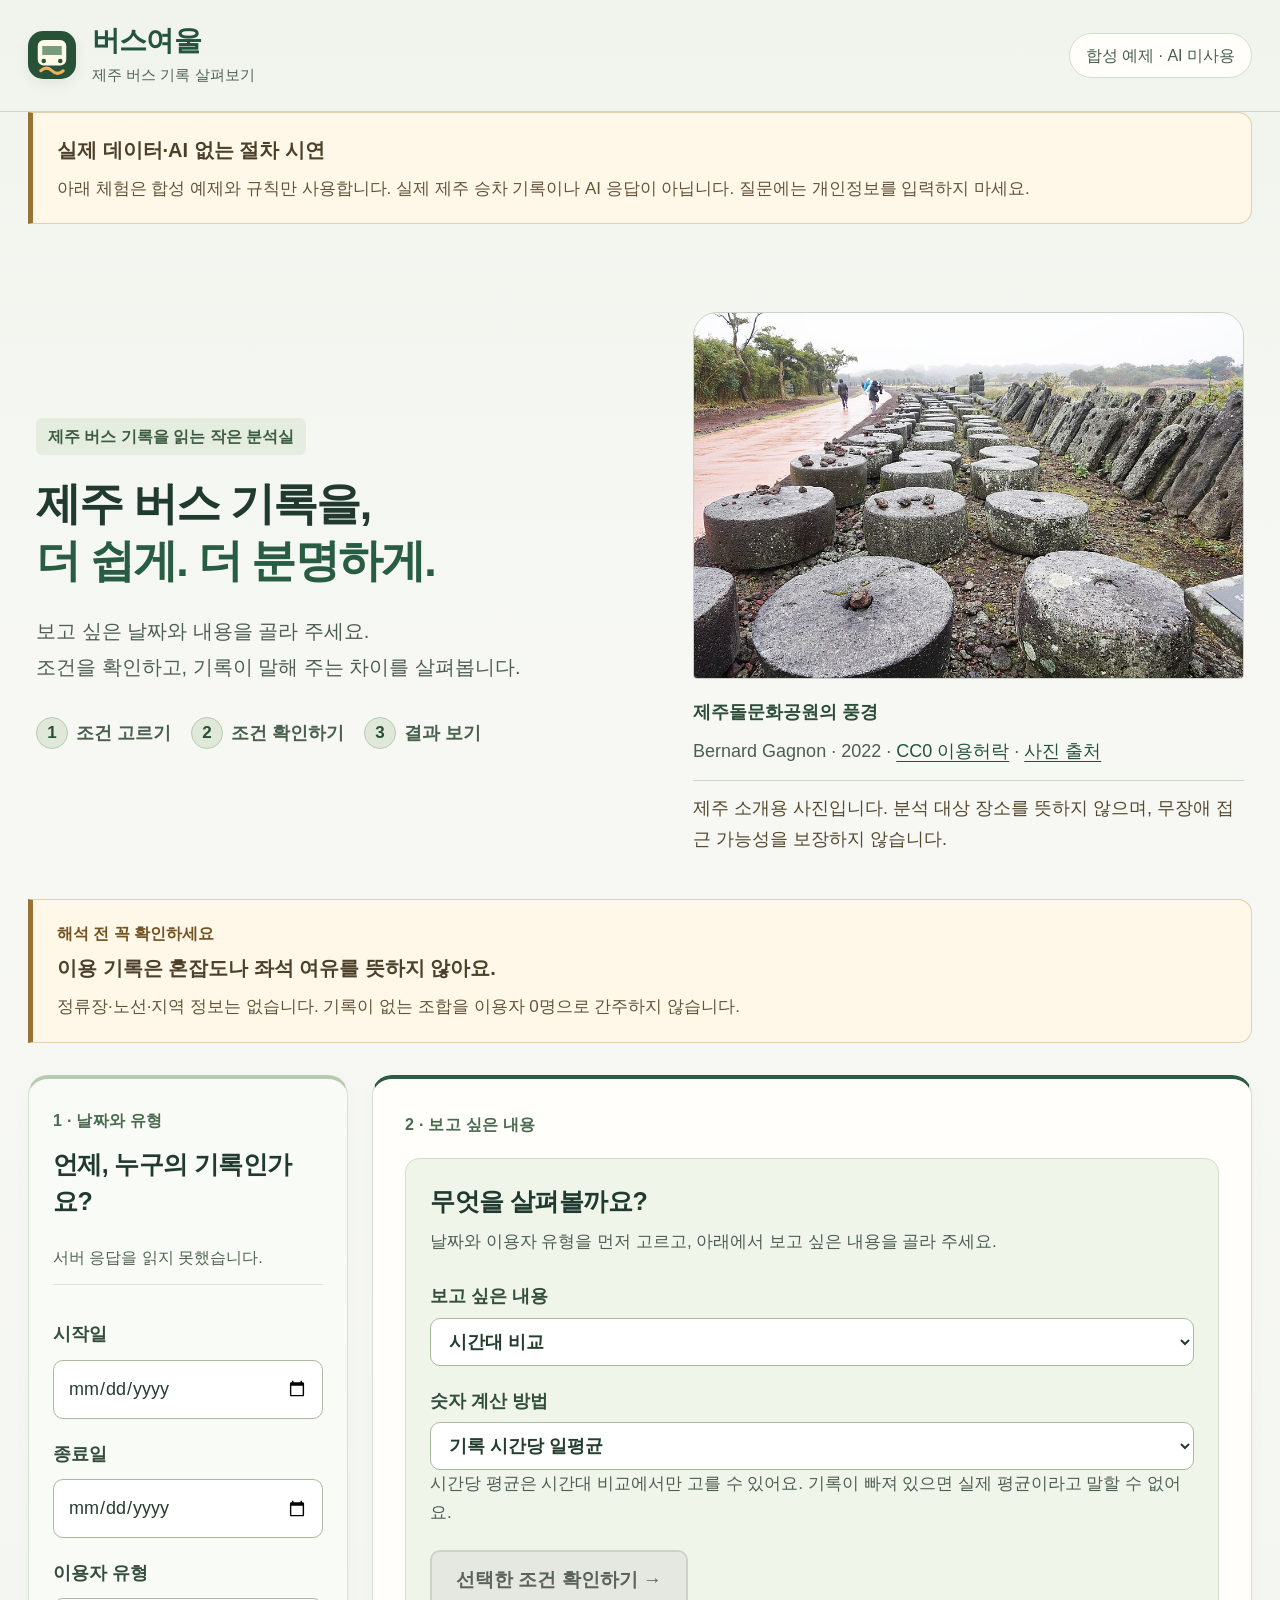
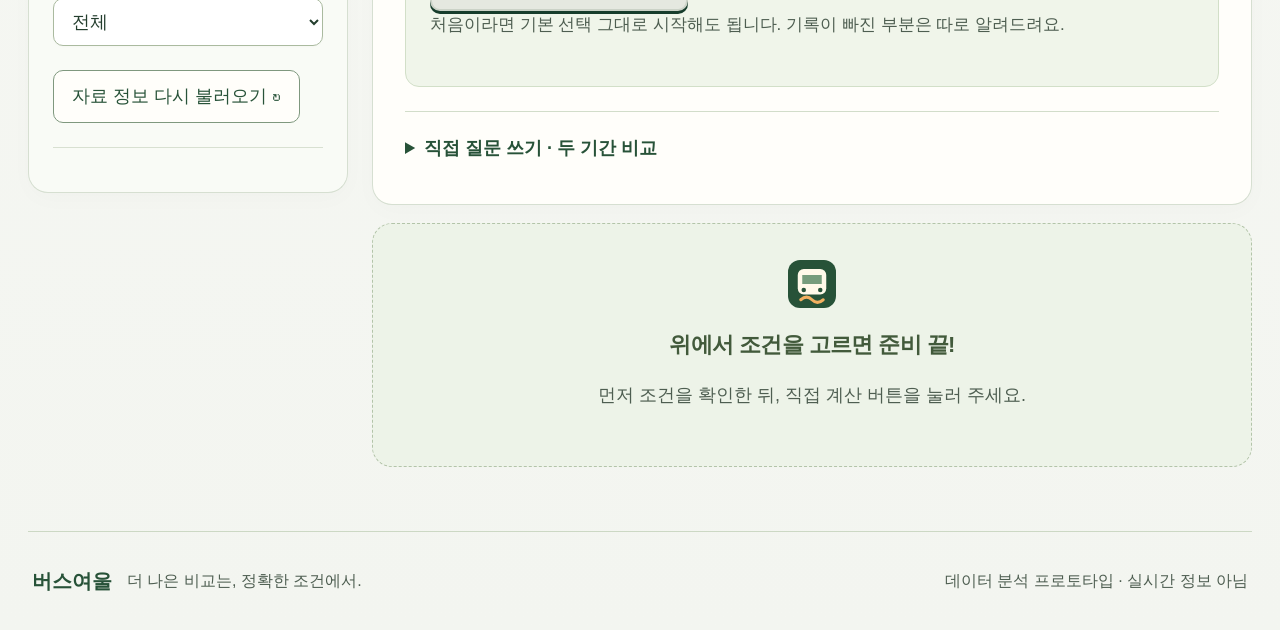
==== commit f853fe31: "Add credited Jeju photography and align delivery documentation" ====
--- a/web-demo/static/index.html
+++ b/web-demo/static/index.html
@@ -1,8 +1,8 @@
-<!doctype html><html lang="ko"><head><meta charset="utf-8"><meta name="viewport" content="width=device-width,initial-scale=1"><title>버스여울 | 제주 버스 데이터 분석</title><meta name="description" content="버스여울에서 제주 버스 데이터 분석 절차를 체험하세요. 과거 승차 집계를 근거와 함께 살펴보며 현재 AI는 실행하지 않습니다."><meta property="og:type" content="website"><meta property="og:locale" content="ko_KR"><meta property="og:site_name" content="버스여울"><meta property="og:title" content="버스여울 | 제주 버스 기록을 쉽게"><meta property="og:description" content="조건을 고르고, 확인하고, 결과 보기. 제주 버스 기록의 흐름과 비교 근거 · 현재 AI 미사용"><meta property="og:url" content="https://busyeoul-demo.vercel.app/"><meta property="og:image" content="https://busyeoul-demo.vercel.app/static/social-preview.png"><meta property="og:image:type" content="image/png"><meta property="og:image:width" content="1200"><meta property="og:image:height" content="630"><meta property="og:image:alt" content="버스여울, 제주 버스 이용 기록을 쉽게 살펴보는 웹 체험판"><meta name="twitter:card" content="summary_large_image"><meta name="twitter:title" content="버스여울 | 제주 버스 기록을 쉽게"><meta name="twitter:description" content="제주 버스 기록의 흐름과 비교 근거 · 현재 AI 미사용"><meta name="twitter:image" content="https://busyeoul-demo.vercel.app/static/social-preview.png"><link rel="icon" type="image/svg+xml" href="/static/favicon.svg"><link rel="stylesheet" href="/static/styles.css"></head><body><a class="skip-link" href="#guided-input">분석 조건 선택으로 바로 가기</a>
+<!doctype html><html lang="ko"><head><meta charset="utf-8"><meta name="viewport" content="width=device-width,initial-scale=1"><title>버스여울 | 제주 버스 데이터 분석</title><meta name="description" content="버스여울에서 제주 버스 데이터 분석 절차를 체험하세요. 과거 승차 집계를 근거와 함께 살펴보며 선택형 AI 분류와 근거 기반 계산을 제공합니다."><meta property="og:type" content="website"><meta property="og:locale" content="ko_KR"><meta property="og:site_name" content="버스여울"><meta property="og:title" content="버스여울 | 제주 버스 기록을 쉽게"><meta property="og:description" content="조건을 고르고, 확인하고, 결과 보기. 제주 버스 기록의 흐름과 비교 근거 · 기본 계산 + 선택형 AI 분류"><meta property="og:url" content="https://busyeoul-demo.vercel.app/"><meta property="og:image" content="https://busyeoul-demo.vercel.app/static/social-preview.png"><meta property="og:image:type" content="image/png"><meta property="og:image:width" content="1200"><meta property="og:image:height" content="630"><meta property="og:image:alt" content="버스여울, 제주 버스 이용 기록을 쉽게 살펴보는 웹 체험판"><meta name="twitter:card" content="summary_large_image"><meta name="twitter:title" content="버스여울 | 제주 버스 기록을 쉽게"><meta name="twitter:description" content="제주 버스 기록의 흐름과 비교 근거 · 기본 계산 + 선택형 AI 분류"><meta name="twitter:image" content="https://busyeoul-demo.vercel.app/static/social-preview.png"><link rel="icon" type="image/svg+xml" href="/static/favicon.svg"><link rel="stylesheet" href="/static/styles.css"></head><body><a class="skip-link" href="#guided-input">분석 조건 선택으로 바로 가기</a>
 <header class="topbar"><a class="brand" href="/"><img class="brand-icon" src="/static/favicon.svg" width="48" height="48" alt=""> <span>버스여울<small>제주 버스 기록 살펴보기</small></span></a><span class="local-tag">합성 예제 · AI 미사용</span></header><main><div class="mode-notice" role="note"><strong>실제 데이터·AI 없는 절차 시연</strong><p>아래 체험은 합성 예제와 규칙만 사용합니다. 실제 제주 승차 기록이나 AI 응답이 아닙니다. 질문에는 개인정보를 입력하지 마세요.</p></div>
 
-<section class="hero"><div class="hero-copy"><p class="eyebrow">제주 버스 기록을 읽는 작은 분석실</p><h1>제주 버스 기록을,<br><span>더 쉽게. 더 분명하게.</span></h1><p class="lede">보고 싶은 날짜와 내용을 골라 주세요.<br>조건을 확인하고, 기록이 말해 주는 차이를 살펴봅니다.</p><ol class="start-steps" aria-label="이용 순서"><li><b>1</b> 조건 고르기</li><li><b>2</b> 조건 확인하기</li><li><b>3</b> 결과 보기</li></ol></div><div class="hero-art" aria-hidden="true"><div class="art-sun"></div><svg viewBox="0 0 360 220"><path d="M0 180Q70 100 180 170T360 160V220H0Z" fill="#b2c6ac"/><rect x="88" y="103" width="175" height="83" rx="15" fill="#365c4a"/><rect x="104" y="116" width="35" height="29" rx="4" fill="#fff4d8"/><rect x="148" y="116" width="35" height="29" rx="4" fill="#fff4d8"/><rect x="192" y="116" width="52" height="53" rx="4" fill="#fff4d8"/><circle cx="125" cy="186" r="15" fill="#24392e"/><circle cx="225" cy="186" r="15" fill="#24392e"/></svg><div class="art-note">기록을 읽고,<br>비교의 조건을 살피다.</div></div></section>
+<section class="hero"><div class="hero-copy"><p class="eyebrow">제주 버스 기록을 읽는 작은 분석실</p><h1>제주 버스 기록을,<br><span>더 쉽게. 더 분명하게.</span></h1><p class="lede">보고 싶은 날짜와 내용을 골라 주세요.<br>조건을 확인하고, 기록이 말해 주는 차이를 살펴봅니다.</p><ol class="start-steps" aria-label="이용 순서"><li><b>1</b> 조건 고르기</li><li><b>2</b> 조건 확인하기</li><li><b>3</b> 결과 보기</li></ol></div><figure class="hero-photo"><img src="/static/stone-park-01.jpg" width="960" height="639" alt="제주돌문화공원 야외에 줄지어 전시된 돌과 옆으로 이어지는 산책길" decoding="async" fetchpriority="high"><figcaption><span class="photo-place">제주돌문화공원의 풍경</span><span>Bernard Gagnon · 2022 · <a href="https://creativecommons.org/publicdomain/zero/1.0/" target="_blank" rel="noopener noreferrer">CC0 이용허락</a> · <a href="https://commons.wikimedia.org/wiki/File:Jeju_Stone_Park_01.jpg" target="_blank" rel="noopener noreferrer">사진 출처</a></span><p>제주 소개용 사진입니다. 분석 대상 장소를 뜻하지 않으며, 무장애 접근 가능성을 보장하지 않습니다.</p></figcaption></figure></section>
 <div class="mode-notice"><span>해석 전 꼭 확인하세요</span><strong>이용 기록은 혼잡도나 좌석 여유를 뜻하지 않아요.</strong><p>정류장·노선·지역 정보는 없습니다. 기록이 없는 조합을 이용자 0명으로 간주하지 않습니다.</p></div>
 <div class="workspace"><aside class="sources-panel panel"><div class="section-kicker">1 · 날짜와 유형</div><h2>언제, 누구의 기록인가요?</h2><div id="catalog-status" role="status">자료 정보를 불러오는 중…</div><form id="filters"><label for="start">시작일</label><input id="start" type="date" required><label for="end">종료일</label><input id="end" type="date" required><label for="user-type">이용자 유형</label><select id="user-type"><option>전체</option></select><p id="type-warning" class="muted" hidden>전체 유형은 미기록 영향으로 실제 평균을 추정하지 않습니다.</p></form><button id="retry" class="text-button" hidden>자료 정보 다시 불러오기 ↻</button><div class="source-footnote"><p id="catalog-detail"></p></div><div id="catalog-warnings"></div></aside>
-<section class="main-panel"><form id="question-form" class="question-panel panel"><div class="section-kicker">2 · 보고 싶은 내용</div><section id="guided-input" class="guided-input" aria-labelledby="guided-title"><h3 id="guided-title">무엇을 살펴볼까요?</h3><p class="muted">날짜와 이용자 유형을 먼저 고르고, 아래에서 보고 싶은 내용을 골라 주세요.</p><div class="guided-fields"><label for="guided-goal">보고 싶은 내용<select id="guided-goal"><option value="time">시간대 비교</option><option value="weekday">요일 비교</option><option value="month">월별 비교</option><option value="user_type">이용자 유형 비교</option><option value="summary">선택 범위 전체 요약</option></select></label><label for="guided-metric">숫자 계산 방법<select id="guided-metric"><option value="total">기록 합계</option><option value="daily">기록 일평균</option><option value="hourly" selected>기록 시간당 일평균</option></select></label></div><p id="guided-hint" class="muted" role="status"></p><button id="guided-plan" type="button" class="secondary" disabled>선택한 조건 확인하기 →</button><p class="muted">처음이라면 기본 선택 그대로 시작해도 됩니다. 기록이 빠진 부분은 따로 알려드려요.</p></section><details id="free-question" class="free-question"><summary>직접 질문 쓰기 · 두 기간 비교</summary><p class="muted">정해진 날짜·유형·집계 표현만 지원합니다. 복잡하거나 모호한 조건은 임의로 계산하지 않습니다.</p><label for="question"><h2>어떤 흐름이 궁금한가요?</h2></label><textarea id="question" rows="3" maxlength="500" placeholder="예: 시간대별 버스 이용 기록을 비교해줘"></textarea><div class="example-row"><button type="button" class="example">시간대별 이용 기록을 비교해줘</button><button type="button" class="example">요일별 이용 기록을 보여줘</button><button type="button" class="example">월별 이용 기록을 비교해줘</button><button type="button" class="example">이용자 유형별로 비교해줘</button></div><button type="button" class="example">2024년1월과2월 일반 일평균 비교</button><button type="button" class="example">2024-01-01~2024-01-07과 2024-02-05~2024-02-11 비교</button><p class="muted">처음이라면 1월·2월 예시를 선택하세요. 원지표 비교 조건을 확인한 뒤 결과의 요일 표준화와 수치 주장 검증을 이어갈 수 있습니다.</p><div class="form-bottom"><span>개인정보는 입력하지 마세요.</span><button id="analyze" class="primary" disabled>계획 확인하기 ↗</button></div></details></form><section id="plan-card" class="panel quality-panel" hidden aria-live="polite"><h2>계산할 조건을 확인해 주세요</h2><p class="muted">질문의 날짜·유형이 화면 필터보다 우선 적용될 수 있습니다. 아래 조건을 확인하세요.</p><div id="plan-detail"></div><div class="result-actions"><button id="edit-plan" type="button" class="secondary">조건 바꾸기</button><button id="confirm-plan" type="button" class="primary">맞아요, 이 조건으로 계산하기</button></div></section><div id="error" class="error-box" role="alert" hidden></div><button id="guided-recover" type="button" class="secondary" hidden>조건 선택으로 다시 질문하기</button><section id="loading" class="loading panel" role="status" hidden><div class="spinner"></div><strong>조건에 맞는 기록을 집계하고 있어요.</strong></section><section id="empty" class="empty panel"><div class="empty-icon"><img src="/static/favicon.svg" width="48" height="48" alt=""></div><h2>위에서 조건을 고르면 준비 끝!</h2><p>먼저 조건을 확인한 뒤, 직접 계산 버튼을 눌러 주세요.</p></section>
+<section class="main-panel"><form id="question-form" class="question-panel panel"><div class="section-kicker">2 · 보고 싶은 내용</div><section id="guided-input" class="guided-input" aria-labelledby="guided-title"><h3 id="guided-title">무엇을 살펴볼까요?</h3><p class="muted">날짜와 이용자 유형을 먼저 고르고, 아래에서 보고 싶은 내용을 골라 주세요.</p><div class="guided-fields"><label for="guided-goal">보고 싶은 내용<select id="guided-goal"><option value="time">시간대 비교</option><option value="weekday">요일 비교</option><option value="month">월별 비교</option><option value="user_type">이용자 유형 비교</option><option value="summary">선택 범위 전체 요약</option></select></label><label for="guided-metric">숫자 계산 방법<select id="guided-metric"><option value="total">기록 합계</option><option value="daily">기록 일평균</option><option value="hourly" selected>기록 시간당 일평균</option></select></label></div><p id="guided-hint" class="muted" role="status"></p><button id="guided-plan" type="button" class="secondary" disabled>선택한 조건 확인하기 →</button><p class="muted">처음이라면 기본 선택 그대로 시작해도 됩니다. 기록이 빠진 부분은 따로 알려드려요.</p></section><details id="free-question" class="free-question"><summary>직접 질문 쓰기 · 두 기간 비교</summary><p class="muted">정해진 날짜·유형·집계 표현만 지원합니다. 복잡하거나 모호한 조건은 임의로 계산하지 않습니다.</p><label for="question"><h2>어떤 흐름이 궁금한가요?</h2></label><textarea id="question" rows="3" maxlength="500" placeholder="예: 시간대별 버스 이용 기록을 비교해줘"></textarea><div class="example-row"><button type="button" class="example">시간대별 이용 기록을 비교해줘</button><button type="button" class="example">요일별 이용 기록을 보여줘</button><button type="button" class="example">월별 이용 기록을 비교해줘</button><button type="button" class="example">이용자 유형별로 비교해줘</button></div><button type="button" class="example">2024년1월과2월 일반 일평균 비교</button><button type="button" class="example">2024-01-01~2024-01-07과 2024-02-05~2024-02-11 비교</button><p class="muted">처음이라면 1월·2월 예시를 선택하세요. 원지표 비교 조건을 확인한 뒤 결과의 요일 표준화와 수치 주장 검증을 이어갈 수 있습니다.</p><section id="ai-options" aria-labelledby="ai-options-title"><h3 id="ai-options-title">AI로 분석 종류 고르기 · 선택 기능</h3><p id="ai-status" role="status">AI 설정 확인 중입니다. 기본 분석은 AI 없이 동작합니다.</p><p>질문만 OpenAI로 전송합니다. 원본 CSV·집계값은 보내지 않습니다. AI는 시간대·요일·월·유형 중 분석 종류만 고르며, 숫자는 기존 계산식으로 계산합니다.</p><label for="ai-scope-ack"><input id="ai-scope-ack" type="checkbox"> 질문 속 날짜·유형·기타 조건은 적용하지 않고, 화면에서 고른 날짜·이용자 유형·숫자 계산 방법만 적용함을 확인했습니다.</label><button id="ai-plan" type="button" class="secondary" disabled>AI로 종류 고르고 계획 확인하기</button><p class="muted">최대 300자. 개인정보·비밀정보를 입력하지 마세요. 질문에서 지정한 조건까지 적용하려면 기존 계획 확인 버튼을 이용하세요.</p></section><div class="form-bottom"><span>개인정보는 입력하지 마세요.</span><button id="analyze" class="primary" disabled>계획 확인하기 ↗</button></div></details></form><section id="plan-card" class="panel quality-panel" hidden aria-live="polite"><h2>계산할 조건을 확인해 주세요</h2><p class="muted">질문의 날짜·유형이 화면 필터보다 우선 적용될 수 있습니다. 아래 조건을 확인하세요.</p><div id="plan-detail"></div><div class="result-actions"><button id="edit-plan" type="button" class="secondary">조건 바꾸기</button><button id="confirm-plan" type="button" class="primary">맞아요, 이 조건으로 계산하기</button></div></section><div id="error" class="error-box" role="alert" hidden></div><button id="guided-recover" type="button" class="secondary" hidden>조건 선택으로 다시 질문하기</button><section id="loading" class="loading panel" role="status" hidden><div class="spinner"></div><strong>조건에 맞는 기록을 집계하고 있어요.</strong></section><section id="empty" class="empty panel"><div class="empty-icon"><img src="/static/favicon.svg" width="48" height="48" alt=""></div><h2>위에서 조건을 고르면 준비 끝!</h2><p>먼저 조건을 확인한 뒤, 직접 계산 버튼을 눌러 주세요.</p></section>
 <section id="results" aria-live="polite" hidden><div class="result-heading"><h2 id="result-title">분석 결과</h2><details class="save-actions"><summary>결과 저장 · 인쇄</summary><div class="result-actions"><button id="download" class="secondary">결과 JSON 저장 ↓</button><button id="csv-download" class="secondary">집계 CSV 저장 ↓</button><button id="print-report" class="secondary">인쇄 보고서</button></div></details></div><div id="summary" class="summary panel"></div><section class="panel chart-panel"><h3>기록 비교</h3><p id="chart-unit" class="muted"></p><div id="chart" tabindex="0" role="region" aria-label="비교 그래프, 좌우 이동 가능"></div></section><div id="warnings" class="warnings"></div><section id="quality" class="panel quality-panel" hidden></section><section id="claim-card" class="panel quality-panel" hidden><h3>이 주장을 데이터로 말해도 될까?</h3><p class="muted">두 기간의 수치 변화만 점검합니다. 자유 문장·혼잡도·정책 효과·고유 인원·인과는 검증하지 않습니다. 지표와 방향을 직접 골라 주세요.</p><div class="guided-fields"><label for="claim-metric">판단할 지표<select id="claim-metric" required><option value="">지표 선택</option><option value="total">관측 총합</option><option value="daily_mean">원래 기간 일평균</option><option value="weekday_standardized">요일 구성 표준화 일평균</option></select></label><label for="claim-direction">기간 B는 기간 A보다<select id="claim-direction" required><option value="">방향 선택</option><option value="increase">증가했다</option><option value="decrease">감소했다</option><option value="equal">같다</option></select></label></div><p id="claim-input-note" class="muted">지표와 방향을 모두 선택해야 확인 계획을 만들 수 있습니다.</p><button id="claim-plan" class="secondary" type="button" disabled>주장 확인 계획 보기</button></section><section id="claim-verification" class="panel quality-panel" hidden aria-live="polite"></section><section id="standardization-card" class="panel quality-panel" hidden><h3>요일 구성만 표준화한 별도 비교</h3><p>날짜는 그대로 두고 월~일의 비중을 각각 1/7로 맞춰 따로 비교합니다. 위 그래프와 자세한 숫자는 원래 기록을 유지합니다.</p><div id="standardization-detail"></div><p class="muted">요일 구성만 맞춘 기술적 비교입니다. 계절·공휴일·행사 등은 통제하지 않으며 인과 효과를 뜻하지 않습니다. 변화율은 기간 A 대비 % 변화이며 %p가 아닙니다.</p><button id="standardization-plan" type="button" class="secondary">원기간 유지·요일 구성 표준화 계획 확인</button></section><section id="repair-card" class="panel quality-panel" hidden><h3>원기간 안의 비교 후보</h3><div id="repair-detail"></div><p class="muted">원래 결과는 그대로 유지됩니다. 후보의 계획을 확인한 뒤 직접 승인해야 새로 분석합니다.</p><button id="repair-plan" class="secondary" type="button">이 후보로 계획 확인</button></section><section id="insights" class="panel quality-panel" hidden></section><section class="panel table-panel"><h3>자세한 숫자</h3><p class="muted">기록률은 있어야 할 기록 중 실제로 있는 기록의 비율입니다. 표가 넓으면 좌우로 밀어 보세요.</p><div class="table-scroll" tabindex="0" role="region" aria-label="상세 집계표, 좌우 이동 가능"><table><caption class="sr-only">기간별 원래 기록 합계와 계산값</caption><thead><tr><th>구분</th><th>합계</th><th>기록 조합</th><th>기대 조합</th><th>기록률</th><th>포함일수</th><th>구간시간(h)</th><th>시간당</th><th>그래프 표시값</th></tr></thead><tbody id="table-body"></tbody></table></div></section><details class="trace panel"><summary>분석 과정과 출처</summary><p id="stats"></p><ol id="steps"></ol><div id="sources"></div></details><p class="result-caution">이 결과로 특정 버스의 혼잡도, 배차, 노선 또는 지역별 이용량을 판단할 수 없습니다.</p></section></section></div><footer><strong>버스여울</strong><span>더 나은 비교는, 정확한 조건에서.</span><small>데이터 분석 프로토타입 · 실시간 정보 아님</small></footer></main><script src="/static/app.js" defer></script></body></html>
--- a/static/styles.css
+++ b/static/styles.css
@@ -20,3 +20,7 @@
 @media(max-width:1000px){.workspace{grid-template-columns:minmax(0,1fr)}.hero{padding-top:40px;gap:24px}.hero-art{width:230px;height:220px}.question-panel{padding:28px}.sources-panel{padding:24px}#filters{grid-template-columns:1fr 1fr}.guided-fields{grid-template-columns:1fr 1fr}.guided-fields label{min-width:0}.start-steps{gap:12px}}
 @media(max-width:650px){.topbar{padding:18px 16px;gap:12px}.local-tag{padding:5px 12px;font-size:16px}.hero{padding:32px 0}.hero h1{font-size:32px;letter-spacing:-1px}.eyebrow{font-size:16px;padding:5px 9px}.hero .lede{font-size:19px}.start-steps{display:grid;gap:10px;margin-top:24px}.mode-notice{padding:18px;margin-bottom:24px}.question-panel,.sources-panel,.chart-panel,.table-panel,.quality-panel{padding:22px 18px}.guided-input{padding:20px 16px}.guided-fields{grid-template-columns:minmax(0,1fr);gap:18px}.panel{border-radius:16px}.summary{padding:22px;font-size:19px;border-radius:0 14px 14px 0}.save-actions{width:100%}.result-heading h2{font-size:27px}.result-heading{gap:12px}.guided-input h3{font-size:23px}.quality-panel h3{font-size:23px}.source-footnote{margin-top:20px}.primary,#guided-plan{padding:14px 18px!important}.result-actions{width:100%}footer{margin-top:40px}}
 @media print{body{background:#fff}.panel{box-shadow:none;border-radius:0}.summary{font-size:12pt}.chart-panel,.table-panel,.quality-panel{padding:12pt}.warnings p{background:#fff}.result-heading{padding:0}footer{display:none}}
+/* Place imagery in context, never behind instructions or analytical content. */
+.hero{display:grid;grid-template-columns:minmax(0,1.12fr) minmax(0,1fr);align-items:center;gap:40px}.hero-copy{min-width:0}.hero-photo{margin:0;min-width:0;align-self:start}.hero-photo>img{display:block;width:100%;height:auto;aspect-ratio:5456/3632;border-radius:24px 24px 4px 4px;border:1px solid #c9d3c3;background:#e5ebdf}.hero-photo figcaption{padding:18px 0 0;color:#4c5e50;font-size:18px;line-height:1.7;overflow-wrap:anywhere}.hero-photo figcaption>span{display:block}.hero-photo .photo-place{font-weight:700;color:#2c4d37;margin-bottom:6px}.hero-photo figcaption a{color:#24543f;text-underline-offset:4px;text-decoration-thickness:1px;display:inline-block;min-height:32px;padding:2px 0}.hero-photo figcaption p{font-size:18px;color:#55492f;border-top:1px solid #cdd6c5;padding-top:12px;margin:12px 0 0}.hero .start-steps{row-gap:12px}
+@media(max-width:1000px){.hero{grid-template-columns:minmax(0,1fr);gap:28px}.hero-photo{width:100%;max-width:720px}.hero-photo>img{border-radius:18px 18px 4px 4px}.hero-photo figcaption{font-size:18px}.hero-photo figcaption p{font-size:18px}}
+@media(max-width:650px){.hero{gap:24px;padding-bottom:28px}.hero-photo>img{border-radius:16px 16px 4px 4px}.hero-photo figcaption{padding-top:14px}.hero-photo figcaption a{min-height:44px;padding-top:7px;padding-bottom:7px}.hero-photo figcaption p{margin-top:8px}}
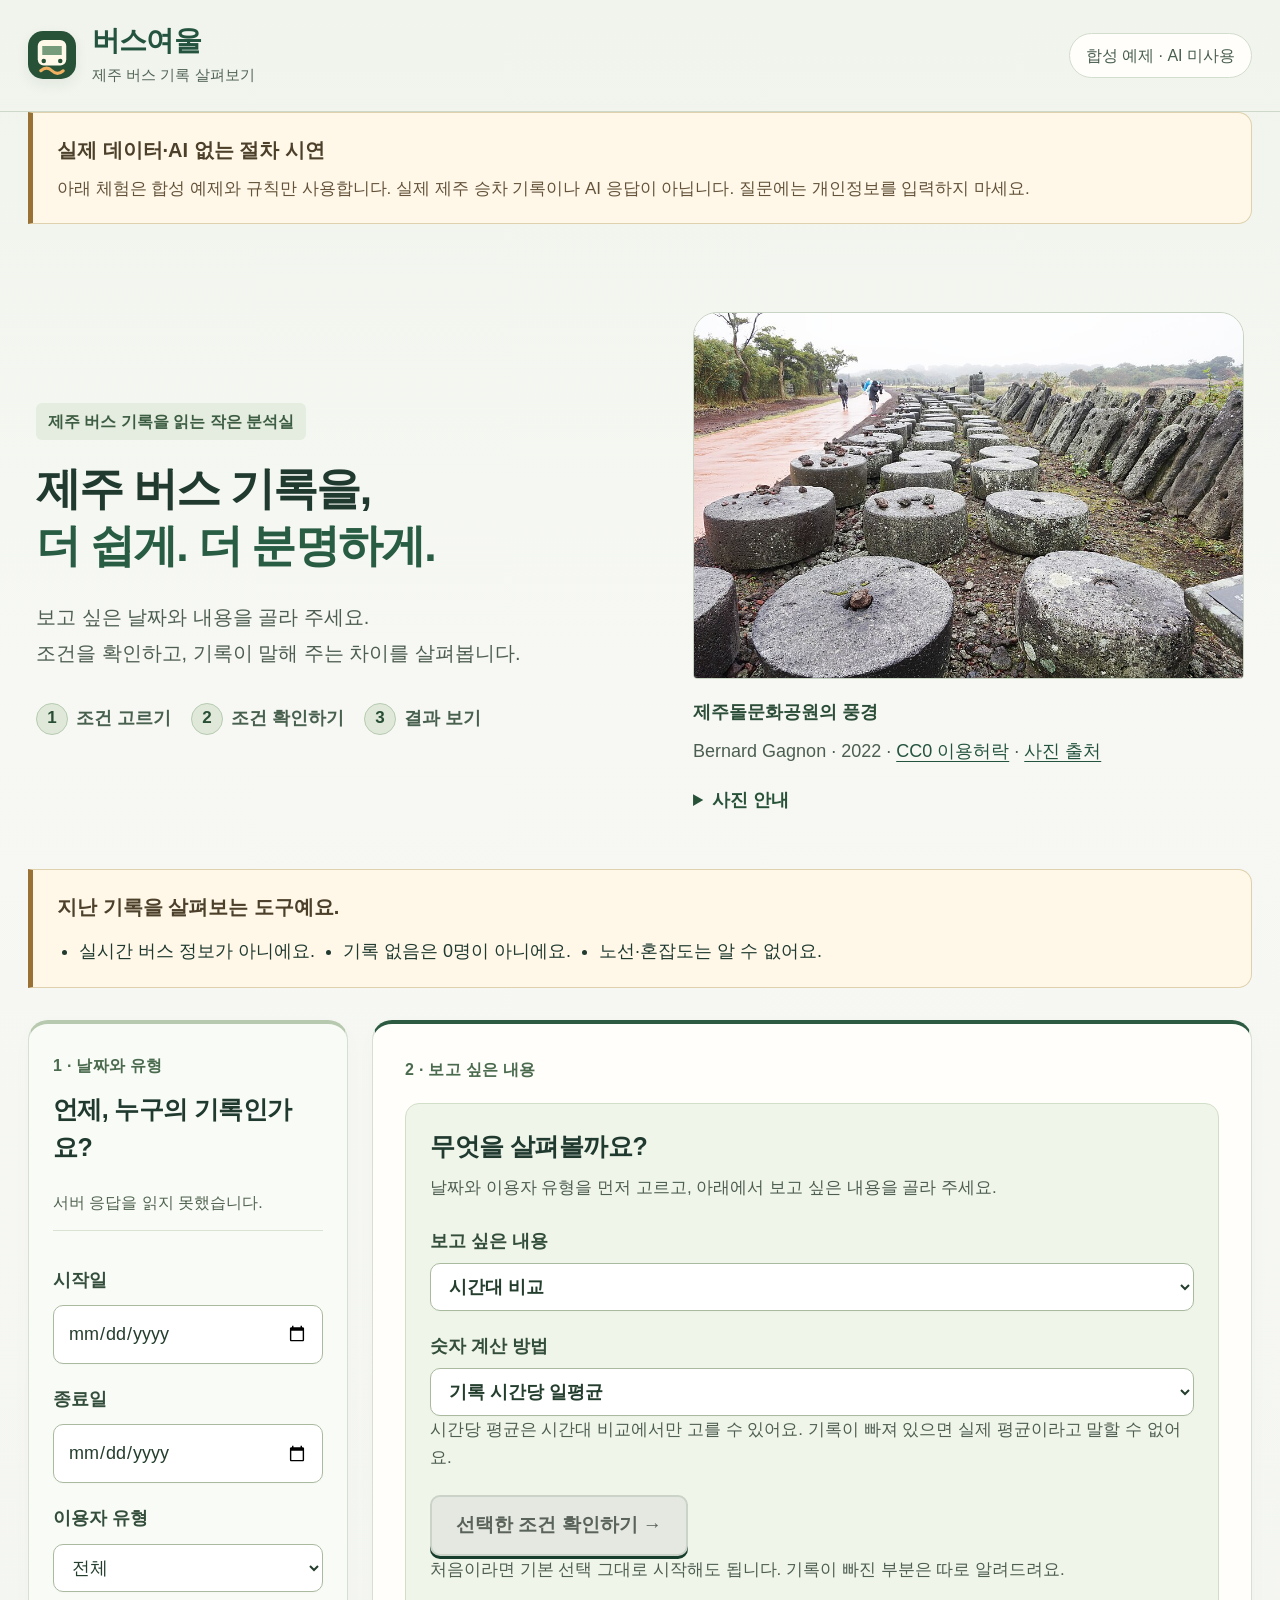
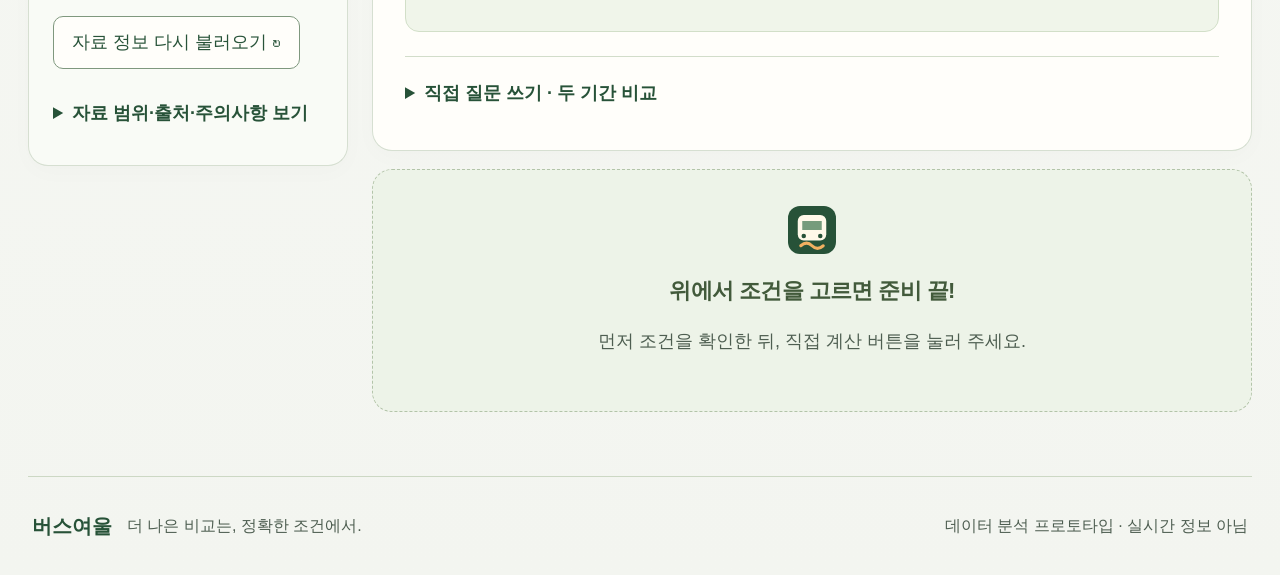
==== commit 5bd83833: "Simplify guidance while keeping key data limits visible" ====
--- a/web-demo/static/index.html
+++ b/web-demo/static/index.html
@@ -1,8 +1,8 @@
 <!doctype html><html lang="ko"><head><meta charset="utf-8"><meta name="viewport" content="width=device-width,initial-scale=1"><title>버스여울 | 제주 버스 데이터 분석</title><meta name="description" content="버스여울에서 제주 버스 데이터 분석 절차를 체험하세요. 과거 승차 집계를 근거와 함께 살펴보며 선택형 AI 분류와 근거 기반 계산을 제공합니다."><meta property="og:type" content="website"><meta property="og:locale" content="ko_KR"><meta property="og:site_name" content="버스여울"><meta property="og:title" content="버스여울 | 제주 버스 기록을 쉽게"><meta property="og:description" content="조건을 고르고, 확인하고, 결과 보기. 제주 버스 기록의 흐름과 비교 근거 · 기본 계산 + 선택형 AI 분류"><meta property="og:url" content="https://busyeoul-demo.vercel.app/"><meta property="og:image" content="https://busyeoul-demo.vercel.app/static/social-preview.png"><meta property="og:image:type" content="image/png"><meta property="og:image:width" content="1200"><meta property="og:image:height" content="630"><meta property="og:image:alt" content="버스여울, 제주 버스 이용 기록을 쉽게 살펴보는 웹 체험판"><meta name="twitter:card" content="summary_large_image"><meta name="twitter:title" content="버스여울 | 제주 버스 기록을 쉽게"><meta name="twitter:description" content="제주 버스 기록의 흐름과 비교 근거 · 기본 계산 + 선택형 AI 분류"><meta name="twitter:image" content="https://busyeoul-demo.vercel.app/static/social-preview.png"><link rel="icon" type="image/svg+xml" href="/static/favicon.svg"><link rel="stylesheet" href="/static/styles.css"></head><body><a class="skip-link" href="#guided-input">분석 조건 선택으로 바로 가기</a>
 <header class="topbar"><a class="brand" href="/"><img class="brand-icon" src="/static/favicon.svg" width="48" height="48" alt=""> <span>버스여울<small>제주 버스 기록 살펴보기</small></span></a><span class="local-tag">합성 예제 · AI 미사용</span></header><main><div class="mode-notice" role="note"><strong>실제 데이터·AI 없는 절차 시연</strong><p>아래 체험은 합성 예제와 규칙만 사용합니다. 실제 제주 승차 기록이나 AI 응답이 아닙니다. 질문에는 개인정보를 입력하지 마세요.</p></div>
 
-<section class="hero"><div class="hero-copy"><p class="eyebrow">제주 버스 기록을 읽는 작은 분석실</p><h1>제주 버스 기록을,<br><span>더 쉽게. 더 분명하게.</span></h1><p class="lede">보고 싶은 날짜와 내용을 골라 주세요.<br>조건을 확인하고, 기록이 말해 주는 차이를 살펴봅니다.</p><ol class="start-steps" aria-label="이용 순서"><li><b>1</b> 조건 고르기</li><li><b>2</b> 조건 확인하기</li><li><b>3</b> 결과 보기</li></ol></div><figure class="hero-photo"><img src="/static/stone-park-01.jpg" width="960" height="639" alt="제주돌문화공원 야외에 줄지어 전시된 돌과 옆으로 이어지는 산책길" decoding="async" fetchpriority="high"><figcaption><span class="photo-place">제주돌문화공원의 풍경</span><span>Bernard Gagnon · 2022 · <a href="https://creativecommons.org/publicdomain/zero/1.0/" target="_blank" rel="noopener noreferrer">CC0 이용허락</a> · <a href="https://commons.wikimedia.org/wiki/File:Jeju_Stone_Park_01.jpg" target="_blank" rel="noopener noreferrer">사진 출처</a></span><p>제주 소개용 사진입니다. 분석 대상 장소를 뜻하지 않으며, 무장애 접근 가능성을 보장하지 않습니다.</p></figcaption></figure></section>
-<div class="mode-notice"><span>해석 전 꼭 확인하세요</span><strong>이용 기록은 혼잡도나 좌석 여유를 뜻하지 않아요.</strong><p>정류장·노선·지역 정보는 없습니다. 기록이 없는 조합을 이용자 0명으로 간주하지 않습니다.</p></div>
-<div class="workspace"><aside class="sources-panel panel"><div class="section-kicker">1 · 날짜와 유형</div><h2>언제, 누구의 기록인가요?</h2><div id="catalog-status" role="status">자료 정보를 불러오는 중…</div><form id="filters"><label for="start">시작일</label><input id="start" type="date" required><label for="end">종료일</label><input id="end" type="date" required><label for="user-type">이용자 유형</label><select id="user-type"><option>전체</option></select><p id="type-warning" class="muted" hidden>전체 유형은 미기록 영향으로 실제 평균을 추정하지 않습니다.</p></form><button id="retry" class="text-button" hidden>자료 정보 다시 불러오기 ↻</button><div class="source-footnote"><p id="catalog-detail"></p></div><div id="catalog-warnings"></div></aside>
+<section class="hero"><div class="hero-copy"><p class="eyebrow">제주 버스 기록을 읽는 작은 분석실</p><h1>제주 버스 기록을,<br><span>더 쉽게. 더 분명하게.</span></h1><p class="lede">보고 싶은 날짜와 내용을 골라 주세요.<br>조건을 확인하고, 기록이 말해 주는 차이를 살펴봅니다.</p><ol class="start-steps" aria-label="이용 순서"><li><b>1</b> 조건 고르기</li><li><b>2</b> 조건 확인하기</li><li><b>3</b> 결과 보기</li></ol></div><figure class="hero-photo"><img src="/static/stone-park-01.jpg" width="960" height="639" alt="제주돌문화공원 야외에 줄지어 전시된 돌과 옆으로 이어지는 산책길" decoding="async" fetchpriority="high"><figcaption><span class="photo-place">제주돌문화공원의 풍경</span><span>Bernard Gagnon · 2022 · <a href="https://creativecommons.org/publicdomain/zero/1.0/" target="_blank" rel="noopener noreferrer">CC0 이용허락</a> · <a href="https://commons.wikimedia.org/wiki/File:Jeju_Stone_Park_01.jpg" target="_blank" rel="noopener noreferrer">사진 출처</a></span><details class="photo-details"><summary>사진 안내</summary><p>제주 소개용 사진이며 분석 대상 장소가 아닙니다. 무장애 접근 가능성을 보장하지 않습니다.</p></details></figcaption></figure></section>
+<div class="mode-notice" aria-label="자료를 읽을 때 꼭 알아둘 점"><strong>지난 기록을 살펴보는 도구예요.</strong><ul class="essential-notes"><li>실시간 버스 정보가 아니에요.</li><li>기록 없음은 0명이 아니에요.</li><li>노선·혼잡도는 알 수 없어요.</li></ul></div>
+<div class="workspace"><aside class="sources-panel panel"><div class="section-kicker">1 · 날짜와 유형</div><h2>언제, 누구의 기록인가요?</h2><div id="catalog-status" role="status">자료 정보를 불러오는 중…</div><form id="filters"><label for="start">시작일</label><input id="start" type="date" required><label for="end">종료일</label><input id="end" type="date" required><label for="user-type">이용자 유형</label><select id="user-type"><option>전체</option></select><p id="type-warning" class="muted" hidden>전체 유형은 미기록 영향으로 실제 평균을 추정하지 않습니다.</p></form><button id="retry" class="text-button" hidden>자료 정보 다시 불러오기 ↻</button><details class="data-details"><summary>자료 범위·출처·주의사항 보기</summary><div class="source-footnote"><p id="catalog-detail"></p></div><div id="catalog-warnings"></div></details></aside>
 <section class="main-panel"><form id="question-form" class="question-panel panel"><div class="section-kicker">2 · 보고 싶은 내용</div><section id="guided-input" class="guided-input" aria-labelledby="guided-title"><h3 id="guided-title">무엇을 살펴볼까요?</h3><p class="muted">날짜와 이용자 유형을 먼저 고르고, 아래에서 보고 싶은 내용을 골라 주세요.</p><div class="guided-fields"><label for="guided-goal">보고 싶은 내용<select id="guided-goal"><option value="time">시간대 비교</option><option value="weekday">요일 비교</option><option value="month">월별 비교</option><option value="user_type">이용자 유형 비교</option><option value="summary">선택 범위 전체 요약</option></select></label><label for="guided-metric">숫자 계산 방법<select id="guided-metric"><option value="total">기록 합계</option><option value="daily">기록 일평균</option><option value="hourly" selected>기록 시간당 일평균</option></select></label></div><p id="guided-hint" class="muted" role="status"></p><button id="guided-plan" type="button" class="secondary" disabled>선택한 조건 확인하기 →</button><p class="muted">처음이라면 기본 선택 그대로 시작해도 됩니다. 기록이 빠진 부분은 따로 알려드려요.</p></section><details id="free-question" class="free-question"><summary>직접 질문 쓰기 · 두 기간 비교</summary><p class="muted">정해진 날짜·유형·집계 표현만 지원합니다. 복잡하거나 모호한 조건은 임의로 계산하지 않습니다.</p><label for="question"><h2>어떤 흐름이 궁금한가요?</h2></label><textarea id="question" rows="3" maxlength="500" placeholder="예: 시간대별 버스 이용 기록을 비교해줘"></textarea><div class="example-row"><button type="button" class="example">시간대별 이용 기록을 비교해줘</button><button type="button" class="example">요일별 이용 기록을 보여줘</button><button type="button" class="example">월별 이용 기록을 비교해줘</button><button type="button" class="example">이용자 유형별로 비교해줘</button></div><button type="button" class="example">2024년1월과2월 일반 일평균 비교</button><button type="button" class="example">2024-01-01~2024-01-07과 2024-02-05~2024-02-11 비교</button><p class="muted">처음이라면 1월·2월 예시를 선택하세요. 원지표 비교 조건을 확인한 뒤 결과의 요일 표준화와 수치 주장 검증을 이어갈 수 있습니다.</p><section id="ai-options" aria-labelledby="ai-options-title"><h3 id="ai-options-title">AI로 분석 종류 고르기 · 선택 기능</h3><p id="ai-status" role="status">AI 설정 확인 중입니다. 기본 분석은 AI 없이 동작합니다.</p><p>질문만 OpenAI로 전송합니다. 원본 CSV·집계값은 보내지 않습니다. AI는 시간대·요일·월·유형 중 분석 종류만 고르며, 숫자는 기존 계산식으로 계산합니다.</p><label for="ai-scope-ack"><input id="ai-scope-ack" type="checkbox"> 질문 속 날짜·유형·기타 조건은 적용하지 않고, 화면에서 고른 날짜·이용자 유형·숫자 계산 방법만 적용함을 확인했습니다.</label><button id="ai-plan" type="button" class="secondary" disabled>AI로 종류 고르고 계획 확인하기</button><p class="muted">최대 300자. 개인정보·비밀정보를 입력하지 마세요. 질문에서 지정한 조건까지 적용하려면 기존 계획 확인 버튼을 이용하세요.</p></section><div class="form-bottom"><span>개인정보는 입력하지 마세요.</span><button id="analyze" class="primary" disabled>계획 확인하기 ↗</button></div></details></form><section id="plan-card" class="panel quality-panel" hidden aria-live="polite"><h2>계산할 조건을 확인해 주세요</h2><p class="muted">질문의 날짜·유형이 화면 필터보다 우선 적용될 수 있습니다. 아래 조건을 확인하세요.</p><div id="plan-detail"></div><div class="result-actions"><button id="edit-plan" type="button" class="secondary">조건 바꾸기</button><button id="confirm-plan" type="button" class="primary">맞아요, 이 조건으로 계산하기</button></div></section><div id="error" class="error-box" role="alert" hidden></div><button id="guided-recover" type="button" class="secondary" hidden>조건 선택으로 다시 질문하기</button><section id="loading" class="loading panel" role="status" hidden><div class="spinner"></div><strong>조건에 맞는 기록을 집계하고 있어요.</strong></section><section id="empty" class="empty panel"><div class="empty-icon"><img src="/static/favicon.svg" width="48" height="48" alt=""></div><h2>위에서 조건을 고르면 준비 끝!</h2><p>먼저 조건을 확인한 뒤, 직접 계산 버튼을 눌러 주세요.</p></section>
-<section id="results" aria-live="polite" hidden><div class="result-heading"><h2 id="result-title">분석 결과</h2><details class="save-actions"><summary>결과 저장 · 인쇄</summary><div class="result-actions"><button id="download" class="secondary">결과 JSON 저장 ↓</button><button id="csv-download" class="secondary">집계 CSV 저장 ↓</button><button id="print-report" class="secondary">인쇄 보고서</button></div></details></div><div id="summary" class="summary panel"></div><section class="panel chart-panel"><h3>기록 비교</h3><p id="chart-unit" class="muted"></p><div id="chart" tabindex="0" role="region" aria-label="비교 그래프, 좌우 이동 가능"></div></section><div id="warnings" class="warnings"></div><section id="quality" class="panel quality-panel" hidden></section><section id="claim-card" class="panel quality-panel" hidden><h3>이 주장을 데이터로 말해도 될까?</h3><p class="muted">두 기간의 수치 변화만 점검합니다. 자유 문장·혼잡도·정책 효과·고유 인원·인과는 검증하지 않습니다. 지표와 방향을 직접 골라 주세요.</p><div class="guided-fields"><label for="claim-metric">판단할 지표<select id="claim-metric" required><option value="">지표 선택</option><option value="total">관측 총합</option><option value="daily_mean">원래 기간 일평균</option><option value="weekday_standardized">요일 구성 표준화 일평균</option></select></label><label for="claim-direction">기간 B는 기간 A보다<select id="claim-direction" required><option value="">방향 선택</option><option value="increase">증가했다</option><option value="decrease">감소했다</option><option value="equal">같다</option></select></label></div><p id="claim-input-note" class="muted">지표와 방향을 모두 선택해야 확인 계획을 만들 수 있습니다.</p><button id="claim-plan" class="secondary" type="button" disabled>주장 확인 계획 보기</button></section><section id="claim-verification" class="panel quality-panel" hidden aria-live="polite"></section><section id="standardization-card" class="panel quality-panel" hidden><h3>요일 구성만 표준화한 별도 비교</h3><p>날짜는 그대로 두고 월~일의 비중을 각각 1/7로 맞춰 따로 비교합니다. 위 그래프와 자세한 숫자는 원래 기록을 유지합니다.</p><div id="standardization-detail"></div><p class="muted">요일 구성만 맞춘 기술적 비교입니다. 계절·공휴일·행사 등은 통제하지 않으며 인과 효과를 뜻하지 않습니다. 변화율은 기간 A 대비 % 변화이며 %p가 아닙니다.</p><button id="standardization-plan" type="button" class="secondary">원기간 유지·요일 구성 표준화 계획 확인</button></section><section id="repair-card" class="panel quality-panel" hidden><h3>원기간 안의 비교 후보</h3><div id="repair-detail"></div><p class="muted">원래 결과는 그대로 유지됩니다. 후보의 계획을 확인한 뒤 직접 승인해야 새로 분석합니다.</p><button id="repair-plan" class="secondary" type="button">이 후보로 계획 확인</button></section><section id="insights" class="panel quality-panel" hidden></section><section class="panel table-panel"><h3>자세한 숫자</h3><p class="muted">기록률은 있어야 할 기록 중 실제로 있는 기록의 비율입니다. 표가 넓으면 좌우로 밀어 보세요.</p><div class="table-scroll" tabindex="0" role="region" aria-label="상세 집계표, 좌우 이동 가능"><table><caption class="sr-only">기간별 원래 기록 합계와 계산값</caption><thead><tr><th>구분</th><th>합계</th><th>기록 조합</th><th>기대 조합</th><th>기록률</th><th>포함일수</th><th>구간시간(h)</th><th>시간당</th><th>그래프 표시값</th></tr></thead><tbody id="table-body"></tbody></table></div></section><details class="trace panel"><summary>분석 과정과 출처</summary><p id="stats"></p><ol id="steps"></ol><div id="sources"></div></details><p class="result-caution">이 결과로 특정 버스의 혼잡도, 배차, 노선 또는 지역별 이용량을 판단할 수 없습니다.</p></section></section></div><footer><strong>버스여울</strong><span>더 나은 비교는, 정확한 조건에서.</span><small>데이터 분석 프로토타입 · 실시간 정보 아님</small></footer></main><script src="/static/app.js" defer></script></body></html>
+<section id="results" aria-live="polite" hidden><div class="result-heading"><h2 id="result-title">분석 결과</h2><details class="save-actions"><summary>결과 저장 · 인쇄</summary><div class="result-actions"><button id="download" class="secondary">결과 JSON 저장 ↓</button><button id="csv-download" class="secondary">집계 CSV 저장 ↓</button><button id="print-report" class="secondary">인쇄 보고서</button></div></details></div><div id="summary" class="summary panel"></div><p class="result-caution">과거 기록입니다. 기록 없음 ≠ 0명 · 노선·혼잡도 판단 불가</p><section id="key-numbers" class="key-numbers" aria-label="핵심 수치"></section><section class="panel chart-panel"><h3>기록 비교</h3><p id="chart-unit" class="muted"></p><div id="chart" tabindex="0" role="region" aria-label="모든 그룹의 값 비교"></div></section><section id="standardization-card" class="panel quality-panel" hidden><h3>요일 구성만 표준화한 별도 비교</h3><p>날짜는 그대로 두고 월~일의 비중을 각각 1/7로 맞춰 따로 비교합니다. 위 그래프와 자세한 숫자는 원래 기록을 유지합니다.</p><div id="standardization-detail"></div><p class="muted">요일 구성만 맞춘 기술적 비교입니다. 계절·공휴일·행사 등은 통제하지 않으며 인과 효과를 뜻하지 않습니다. 변화율은 기간 A 대비 % 변화이며 %p가 아닙니다.</p><button id="standardization-plan" type="button" class="secondary">원기간 유지·요일 구성 표준화 계획 확인</button></section><section id="next-action" class="panel next-action" aria-label="다음에 할 일"></section><details id="warning-details" class="panel data-details"><summary>자세한 해석 주의사항 보기</summary><div id="warnings" class="warnings"></div></details><section id="quality" class="panel quality-panel" hidden></section><section id="claim-card" class="panel quality-panel" hidden><h3>이 주장을 데이터로 말해도 될까?</h3><p class="muted">두 기간의 수치 변화만 점검합니다. 자유 문장·혼잡도·정책 효과·고유 인원·인과는 검증하지 않습니다. 지표와 방향을 직접 골라 주세요.</p><div class="guided-fields"><label for="claim-metric">판단할 지표<select id="claim-metric" required><option value="">지표 선택</option><option value="total">관측 총합</option><option value="daily_mean">원래 기간 일평균</option><option value="weekday_standardized">요일 구성 표준화 일평균</option></select></label><label for="claim-direction">기간 B는 기간 A보다<select id="claim-direction" required><option value="">방향 선택</option><option value="increase">증가했다</option><option value="decrease">감소했다</option><option value="equal">같다</option></select></label></div><p id="claim-input-note" class="muted">지표와 방향을 모두 선택해야 확인 계획을 만들 수 있습니다.</p><button id="claim-plan" class="secondary" type="button" disabled>주장 확인 계획 보기</button></section><section id="claim-verification" class="panel quality-panel" hidden aria-live="polite"></section><section id="repair-card" class="panel quality-panel" hidden><h3>원기간 안의 비교 후보</h3><div id="repair-detail"></div><p class="muted">원래 결과는 그대로 유지됩니다. 후보의 계획을 확인한 뒤 직접 승인해야 새로 분석합니다.</p><button id="repair-plan" class="secondary" type="button">이 후보로 계획 확인</button></section><section id="insights" class="panel quality-panel" hidden></section><section class="panel table-panel"><h3>자세한 숫자</h3><p class="muted">기록률은 있어야 할 기록 중 실제로 있는 기록의 비율입니다. 표가 넓으면 좌우로 밀어 보세요.</p><div class="table-scroll" tabindex="0" role="region" aria-label="상세 집계표, 좌우 이동 가능"><table><caption class="sr-only">기간별 원래 기록 합계와 계산값</caption><thead><tr><th>구분</th><th>합계</th><th>기록 조합</th><th>기대 조합</th><th>기록률</th><th>포함일수</th><th>구간시간(h)</th><th>시간당</th><th>그래프 표시값</th></tr></thead><tbody id="table-body"></tbody></table></div></section><details class="trace panel"><summary>분석 과정과 출처</summary><p id="stats"></p><ol id="steps"></ol><div id="sources"></div></details></section></section></div><footer><strong>버스여울</strong><span>더 나은 비교는, 정확한 조건에서.</span><small>데이터 분석 프로토타입 · 실시간 정보 아님</small></footer></main><script src="/static/app.js" defer></script></body></html>
--- a/static/styles.css
+++ b/static/styles.css
@@ -24,3 +24,9 @@
 .hero{display:grid;grid-template-columns:minmax(0,1.12fr) minmax(0,1fr);align-items:center;gap:40px}.hero-copy{min-width:0}.hero-photo{margin:0;min-width:0;align-self:start}.hero-photo>img{display:block;width:100%;height:auto;aspect-ratio:5456/3632;border-radius:24px 24px 4px 4px;border:1px solid #c9d3c3;background:#e5ebdf}.hero-photo figcaption{padding:18px 0 0;color:#4c5e50;font-size:18px;line-height:1.7;overflow-wrap:anywhere}.hero-photo figcaption>span{display:block}.hero-photo .photo-place{font-weight:700;color:#2c4d37;margin-bottom:6px}.hero-photo figcaption a{color:#24543f;text-underline-offset:4px;text-decoration-thickness:1px;display:inline-block;min-height:32px;padding:2px 0}.hero-photo figcaption p{font-size:18px;color:#55492f;border-top:1px solid #cdd6c5;padding-top:12px;margin:12px 0 0}.hero .start-steps{row-gap:12px}
 @media(max-width:1000px){.hero{grid-template-columns:minmax(0,1fr);gap:28px}.hero-photo{width:100%;max-width:720px}.hero-photo>img{border-radius:18px 18px 4px 4px}.hero-photo figcaption{font-size:18px}.hero-photo figcaption p{font-size:18px}}
 @media(max-width:650px){.hero{gap:24px;padding-bottom:28px}.hero-photo>img{border-radius:16px 16px 4px 4px}.hero-photo figcaption{padding-top:14px}.hero-photo figcaption a{min-height:44px;padding-top:7px;padding-bottom:7px}.hero-photo figcaption p{margin-top:8px}}
+
+/* Result-first reading order: conclusion, comparable numbers, full data bars, next action. */
+#summary{white-space:normal}#summary h3{font-size:28px;line-height:1.5;margin:8px 0 16px;letter-spacing:-.6px}#summary>p{font-size:18px}#summary .result-eyebrow{font-size:17px;font-weight:700;color:#3b5a41}#summary details{border-top:1px solid #bdceb3;margin-top:20px;padding-top:8px}#summary details p{font-size:18px;white-space:pre-line}.key-numbers{display:grid;grid-template-columns:repeat(2,minmax(0,1fr));gap:16px;margin:20px 0}.number-tile{min-width:0;padding:24px;background:#fffefa;border:1px solid #b9cab1;border-radius:16px}.number-tile h3{margin:0;font-size:23px}.number-tile p{font-size:18px;margin:8px 0;overflow-wrap:anywhere}.number-value{display:block;font-size:38px;font-variant-numeric:tabular-nums;line-height:1.4;overflow-wrap:anywhere;color:#24543f}.number-tile small{font-size:17px;color:#4e5e51}.comparison-delta{grid-column:1/-1;padding:20px 24px;background:#e8f0e1;border-radius:12px;border:1px solid #b9cab1}.comparison-delta strong{font-size:22px}.comparison-delta p{font-size:18px;margin-bottom:0}.result-scope{grid-column:1/-1;font-size:18px;line-height:1.7;margin:0;color:#435743}#chart{overflow:visible;min-width:0;max-width:100%;padding-top:0}.value-bars{list-style:none;padding:0;margin:0;display:grid;gap:22px}.value-bars li{min-width:0}.value-bar-head{display:flex;justify-content:space-between;align-items:baseline;gap:16px;flex-wrap:wrap;font-size:18px;margin-bottom:8px}.value-bar-head span{font-weight:600;overflow-wrap:anywhere}.value-bar-head strong{font-size:21px;font-variant-numeric:tabular-nums;overflow-wrap:anywhere}.value-bar-track{height:24px;background:#e8eee2;border-left:2px solid #466149;border-radius:0 5px 5px 0;overflow:hidden}.value-bar-fill{display:block;height:100%;background:#315e43;border-radius:0 4px 4px 0}.value-bars .unobserved{padding:14px;border:1px dashed #8e9f83;border-radius:8px}.value-bars .unobserved p{font-size:18px;margin:4px 0 0}#chart>p{font-size:17px;color:#4e5e51;margin:20px 0 0}.next-action{padding:24px;margin:20px 0;border-left:4px solid #42714c}.next-action h3{margin-top:0;font-size:23px}.next-action p{font-size:18px}.next-action button{min-height:48px}#insights{padding:16px 24px}@media(max-width:650px){.key-numbers{grid-template-columns:minmax(0,1fr)}#summary h3{font-size:24px}.number-tile{padding:20px}.number-value{font-size:32px}.value-bar-head{display:grid;gap:4px}.value-bar-head strong{font-size:22px}.comparison-delta{padding:18px}.comparison-delta strong{font-size:21px}.next-action{padding:20px}.next-action button{width:100%}}@media print{.number-tile{break-inside:avoid}.key-numbers{grid-template-columns:repeat(2,minmax(0,1fr))}.number-value{font-size:24pt}.value-bars{gap:12px}.value-bars li{break-inside:avoid}.next-action{display:none}.value-bar-track{print-color-adjust:exact}.value-bar-fill{print-color-adjust:exact}}
+
+/* Short persistent essentials; native disclosures retain full evidence. */
+.essential-notes{display:flex;flex-wrap:wrap;gap:12px 28px;margin:12px 0 0;padding-left:22px;font-size:18px}.data-details{margin-top:20px;min-width:0}.data-details>summary,.photo-details>summary{font-size:18px;min-height:48px;padding:10px 0;cursor:pointer;font-weight:650}.data-details p,.data-details li{font-size:18px;overflow-wrap:anywhere}.data-details.panel{padding:16px 24px}.result-caution{font-size:18px!important;color:#55492f!important;margin:16px 0 24px;line-height:1.7}.photo-details{margin-top:8px}@media(max-width:650px){.essential-notes{display:block}.essential-notes li{margin:6px 0}.data-details.panel{padding:12px 18px}}
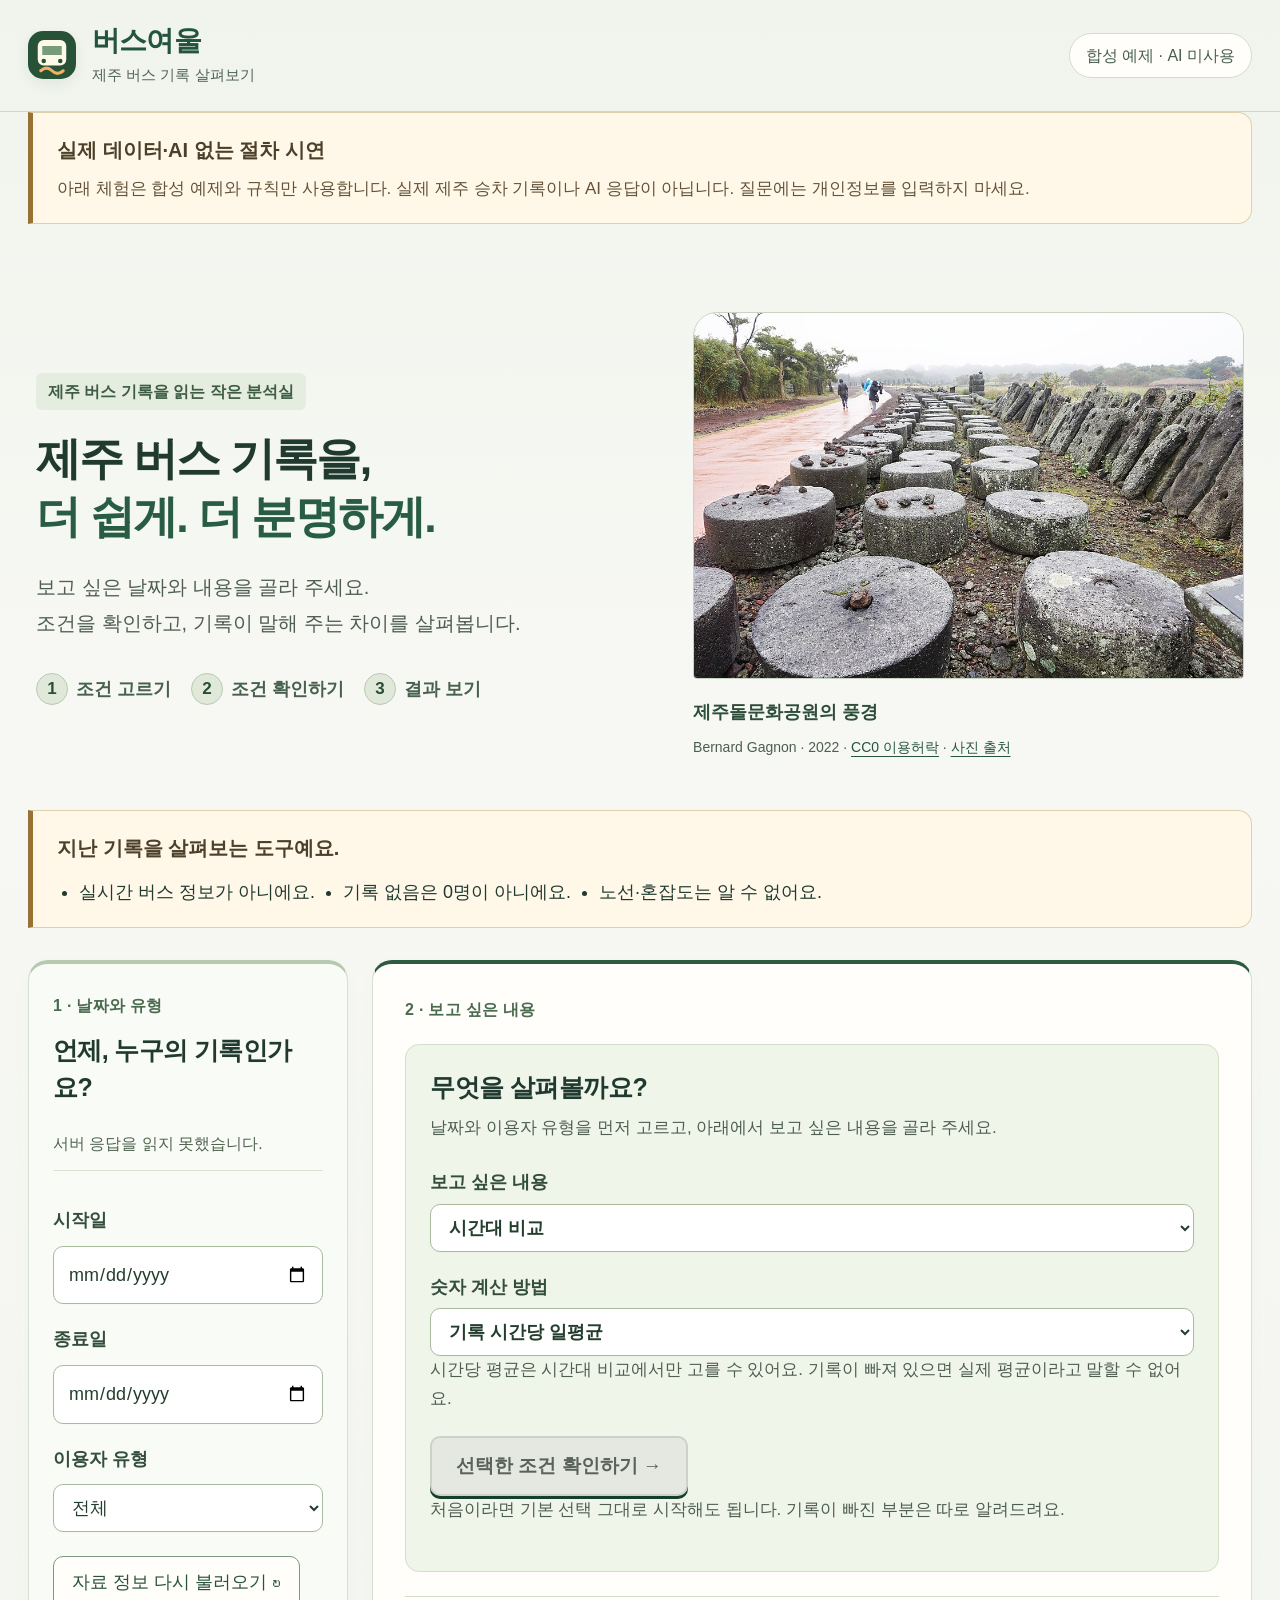
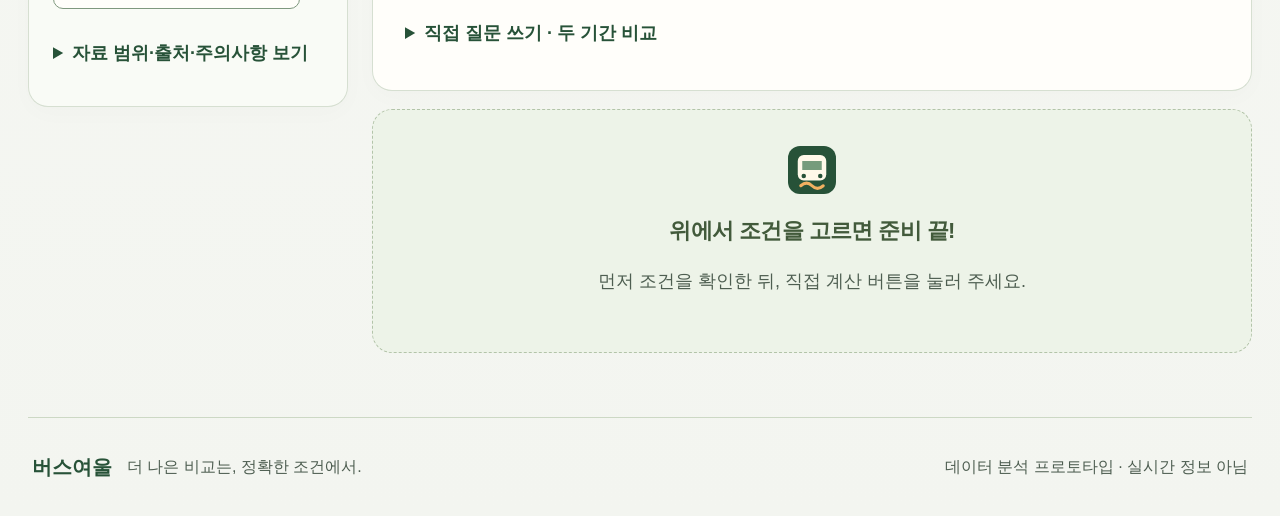
==== commit e3988c71: "Refine photo credits and add a gentle entrance" ====
--- a/web-demo/static/index.html
+++ b/web-demo/static/index.html
@@ -1,7 +1,7 @@
 <!doctype html><html lang="ko"><head><meta charset="utf-8"><meta name="viewport" content="width=device-width,initial-scale=1"><title>버스여울 | 제주 버스 데이터 분석</title><meta name="description" content="버스여울에서 제주 버스 데이터 분석 절차를 체험하세요. 과거 승차 집계를 근거와 함께 살펴보며 선택형 AI 분류와 근거 기반 계산을 제공합니다."><meta property="og:type" content="website"><meta property="og:locale" content="ko_KR"><meta property="og:site_name" content="버스여울"><meta property="og:title" content="버스여울 | 제주 버스 기록을 쉽게"><meta property="og:description" content="조건을 고르고, 확인하고, 결과 보기. 제주 버스 기록의 흐름과 비교 근거 · 기본 계산 + 선택형 AI 분류"><meta property="og:url" content="https://busyeoul-demo.vercel.app/"><meta property="og:image" content="https://busyeoul-demo.vercel.app/static/social-preview.png"><meta property="og:image:type" content="image/png"><meta property="og:image:width" content="1200"><meta property="og:image:height" content="630"><meta property="og:image:alt" content="버스여울, 제주 버스 이용 기록을 쉽게 살펴보는 웹 체험판"><meta name="twitter:card" content="summary_large_image"><meta name="twitter:title" content="버스여울 | 제주 버스 기록을 쉽게"><meta name="twitter:description" content="제주 버스 기록의 흐름과 비교 근거 · 기본 계산 + 선택형 AI 분류"><meta name="twitter:image" content="https://busyeoul-demo.vercel.app/static/social-preview.png"><link rel="icon" type="image/svg+xml" href="/static/favicon.svg"><link rel="stylesheet" href="/static/styles.css"></head><body><a class="skip-link" href="#guided-input">분석 조건 선택으로 바로 가기</a>
 <header class="topbar"><a class="brand" href="/"><img class="brand-icon" src="/static/favicon.svg" width="48" height="48" alt=""> <span>버스여울<small>제주 버스 기록 살펴보기</small></span></a><span class="local-tag">합성 예제 · AI 미사용</span></header><main><div class="mode-notice" role="note"><strong>실제 데이터·AI 없는 절차 시연</strong><p>아래 체험은 합성 예제와 규칙만 사용합니다. 실제 제주 승차 기록이나 AI 응답이 아닙니다. 질문에는 개인정보를 입력하지 마세요.</p></div>
 
-<section class="hero"><div class="hero-copy"><p class="eyebrow">제주 버스 기록을 읽는 작은 분석실</p><h1>제주 버스 기록을,<br><span>더 쉽게. 더 분명하게.</span></h1><p class="lede">보고 싶은 날짜와 내용을 골라 주세요.<br>조건을 확인하고, 기록이 말해 주는 차이를 살펴봅니다.</p><ol class="start-steps" aria-label="이용 순서"><li><b>1</b> 조건 고르기</li><li><b>2</b> 조건 확인하기</li><li><b>3</b> 결과 보기</li></ol></div><figure class="hero-photo"><img src="/static/stone-park-01.jpg" width="960" height="639" alt="제주돌문화공원 야외에 줄지어 전시된 돌과 옆으로 이어지는 산책길" decoding="async" fetchpriority="high"><figcaption><span class="photo-place">제주돌문화공원의 풍경</span><span>Bernard Gagnon · 2022 · <a href="https://creativecommons.org/publicdomain/zero/1.0/" target="_blank" rel="noopener noreferrer">CC0 이용허락</a> · <a href="https://commons.wikimedia.org/wiki/File:Jeju_Stone_Park_01.jpg" target="_blank" rel="noopener noreferrer">사진 출처</a></span><details class="photo-details"><summary>사진 안내</summary><p>제주 소개용 사진이며 분석 대상 장소가 아닙니다. 무장애 접근 가능성을 보장하지 않습니다.</p></details></figcaption></figure></section>
+<section class="hero"><div class="hero-copy"><p class="eyebrow">제주 버스 기록을 읽는 작은 분석실</p><h1>제주 버스 기록을,<br><span>더 쉽게. 더 분명하게.</span></h1><p class="lede">보고 싶은 날짜와 내용을 골라 주세요.<br>조건을 확인하고, 기록이 말해 주는 차이를 살펴봅니다.</p><ol class="start-steps" aria-label="이용 순서"><li><b>1</b> 조건 고르기</li><li><b>2</b> 조건 확인하기</li><li><b>3</b> 결과 보기</li></ol></div><figure class="hero-photo"><img src="/static/stone-park-01.jpg" width="960" height="639" alt="제주돌문화공원 야외에 줄지어 전시된 돌과 옆으로 이어지는 산책길" decoding="async" fetchpriority="high"><figcaption><span class="photo-place">제주돌문화공원의 풍경</span><span class="photo-credit">Bernard Gagnon · 2022 · <a href="https://creativecommons.org/publicdomain/zero/1.0/" target="_blank" rel="noopener noreferrer">CC0 이용허락</a> · <a href="https://commons.wikimedia.org/wiki/File:Jeju_Stone_Park_01.jpg" target="_blank" rel="noopener noreferrer">사진 출처</a></span></figcaption></figure></section>
 <div class="mode-notice" aria-label="자료를 읽을 때 꼭 알아둘 점"><strong>지난 기록을 살펴보는 도구예요.</strong><ul class="essential-notes"><li>실시간 버스 정보가 아니에요.</li><li>기록 없음은 0명이 아니에요.</li><li>노선·혼잡도는 알 수 없어요.</li></ul></div>
 <div class="workspace"><aside class="sources-panel panel"><div class="section-kicker">1 · 날짜와 유형</div><h2>언제, 누구의 기록인가요?</h2><div id="catalog-status" role="status">자료 정보를 불러오는 중…</div><form id="filters"><label for="start">시작일</label><input id="start" type="date" required><label for="end">종료일</label><input id="end" type="date" required><label for="user-type">이용자 유형</label><select id="user-type"><option>전체</option></select><p id="type-warning" class="muted" hidden>전체 유형은 미기록 영향으로 실제 평균을 추정하지 않습니다.</p></form><button id="retry" class="text-button" hidden>자료 정보 다시 불러오기 ↻</button><details class="data-details"><summary>자료 범위·출처·주의사항 보기</summary><div class="source-footnote"><p id="catalog-detail"></p></div><div id="catalog-warnings"></div></details></aside>
 <section class="main-panel"><form id="question-form" class="question-panel panel"><div class="section-kicker">2 · 보고 싶은 내용</div><section id="guided-input" class="guided-input" aria-labelledby="guided-title"><h3 id="guided-title">무엇을 살펴볼까요?</h3><p class="muted">날짜와 이용자 유형을 먼저 고르고, 아래에서 보고 싶은 내용을 골라 주세요.</p><div class="guided-fields"><label for="guided-goal">보고 싶은 내용<select id="guided-goal"><option value="time">시간대 비교</option><option value="weekday">요일 비교</option><option value="month">월별 비교</option><option value="user_type">이용자 유형 비교</option><option value="summary">선택 범위 전체 요약</option></select></label><label for="guided-metric">숫자 계산 방법<select id="guided-metric"><option value="total">기록 합계</option><option value="daily">기록 일평균</option><option value="hourly" selected>기록 시간당 일평균</option></select></label></div><p id="guided-hint" class="muted" role="status"></p><button id="guided-plan" type="button" class="secondary" disabled>선택한 조건 확인하기 →</button><p class="muted">처음이라면 기본 선택 그대로 시작해도 됩니다. 기록이 빠진 부분은 따로 알려드려요.</p></section><details id="free-question" class="free-question"><summary>직접 질문 쓰기 · 두 기간 비교</summary><p class="muted">정해진 날짜·유형·집계 표현만 지원합니다. 복잡하거나 모호한 조건은 임의로 계산하지 않습니다.</p><label for="question"><h2>어떤 흐름이 궁금한가요?</h2></label><textarea id="question" rows="3" maxlength="500" placeholder="예: 시간대별 버스 이용 기록을 비교해줘"></textarea><div class="example-row"><button type="button" class="example">시간대별 이용 기록을 비교해줘</button><button type="button" class="example">요일별 이용 기록을 보여줘</button><button type="button" class="example">월별 이용 기록을 비교해줘</button><button type="button" class="example">이용자 유형별로 비교해줘</button></div><button type="button" class="example">2024년1월과2월 일반 일평균 비교</button><button type="button" class="example">2024-01-01~2024-01-07과 2024-02-05~2024-02-11 비교</button><p class="muted">처음이라면 1월·2월 예시를 선택하세요. 원지표 비교 조건을 확인한 뒤 결과의 요일 표준화와 수치 주장 검증을 이어갈 수 있습니다.</p><section id="ai-options" aria-labelledby="ai-options-title"><h3 id="ai-options-title">AI로 분석 종류 고르기 · 선택 기능</h3><p id="ai-status" role="status">AI 설정 확인 중입니다. 기본 분석은 AI 없이 동작합니다.</p><p>질문만 OpenAI로 전송합니다. 원본 CSV·집계값은 보내지 않습니다. AI는 시간대·요일·월·유형 중 분석 종류만 고르며, 숫자는 기존 계산식으로 계산합니다.</p><label for="ai-scope-ack"><input id="ai-scope-ack" type="checkbox"> 질문 속 날짜·유형·기타 조건은 적용하지 않고, 화면에서 고른 날짜·이용자 유형·숫자 계산 방법만 적용함을 확인했습니다.</label><button id="ai-plan" type="button" class="secondary" disabled>AI로 종류 고르고 계획 확인하기</button><p class="muted">최대 300자. 개인정보·비밀정보를 입력하지 마세요. 질문에서 지정한 조건까지 적용하려면 기존 계획 확인 버튼을 이용하세요.</p></section><div class="form-bottom"><span>개인정보는 입력하지 마세요.</span><button id="analyze" class="primary" disabled>계획 확인하기 ↗</button></div></details></form><section id="plan-card" class="panel quality-panel" hidden aria-live="polite"><h2>계산할 조건을 확인해 주세요</h2><p class="muted">질문의 날짜·유형이 화면 필터보다 우선 적용될 수 있습니다. 아래 조건을 확인하세요.</p><div id="plan-detail"></div><div class="result-actions"><button id="edit-plan" type="button" class="secondary">조건 바꾸기</button><button id="confirm-plan" type="button" class="primary">맞아요, 이 조건으로 계산하기</button></div></section><div id="error" class="error-box" role="alert" hidden></div><button id="guided-recover" type="button" class="secondary" hidden>조건 선택으로 다시 질문하기</button><section id="loading" class="loading panel" role="status" hidden><div class="spinner"></div><strong>조건에 맞는 기록을 집계하고 있어요.</strong></section><section id="empty" class="empty panel"><div class="empty-icon"><img src="/static/favicon.svg" width="48" height="48" alt=""></div><h2>위에서 조건을 고르면 준비 끝!</h2><p>먼저 조건을 확인한 뒤, 직접 계산 버튼을 눌러 주세요.</p></section>
--- a/static/styles.css
+++ b/static/styles.css
@@ -30,3 +30,6 @@
 
 /* Short persistent essentials; native disclosures retain full evidence. */
 .essential-notes{display:flex;flex-wrap:wrap;gap:12px 28px;margin:12px 0 0;padding-left:22px;font-size:18px}.data-details{margin-top:20px;min-width:0}.data-details>summary,.photo-details>summary{font-size:18px;min-height:48px;padding:10px 0;cursor:pointer;font-weight:650}.data-details p,.data-details li{font-size:18px;overflow-wrap:anywhere}.data-details.panel{padding:16px 24px}.result-caution{font-size:18px!important;color:#55492f!important;margin:16px 0 24px;line-height:1.7}.photo-details{margin-top:8px}@media(max-width:650px){.essential-notes{display:block}.essential-notes li{margin:6px 0}.data-details.panel{padding:12px 18px}}
+
+/* One gentle entrance, not a continuous distraction; no JS or new assets. */
+.hero-photo .photo-credit{font-size:14px;line-height:1.7;color:#4c5e50}.hero-photo .photo-credit a{font-size:inherit}.hero-photo>img{animation:photo-settle 3s ease-out 1 both}@keyframes photo-settle{from{transform:translateY(4px);opacity:.94}to{transform:translateY(0);opacity:1}}@media(prefers-reduced-motion:reduce){.hero-photo>img{animation:none;transform:none;opacity:1}}@media print{.hero-photo>img{animation:none;transform:none;opacity:1}}
